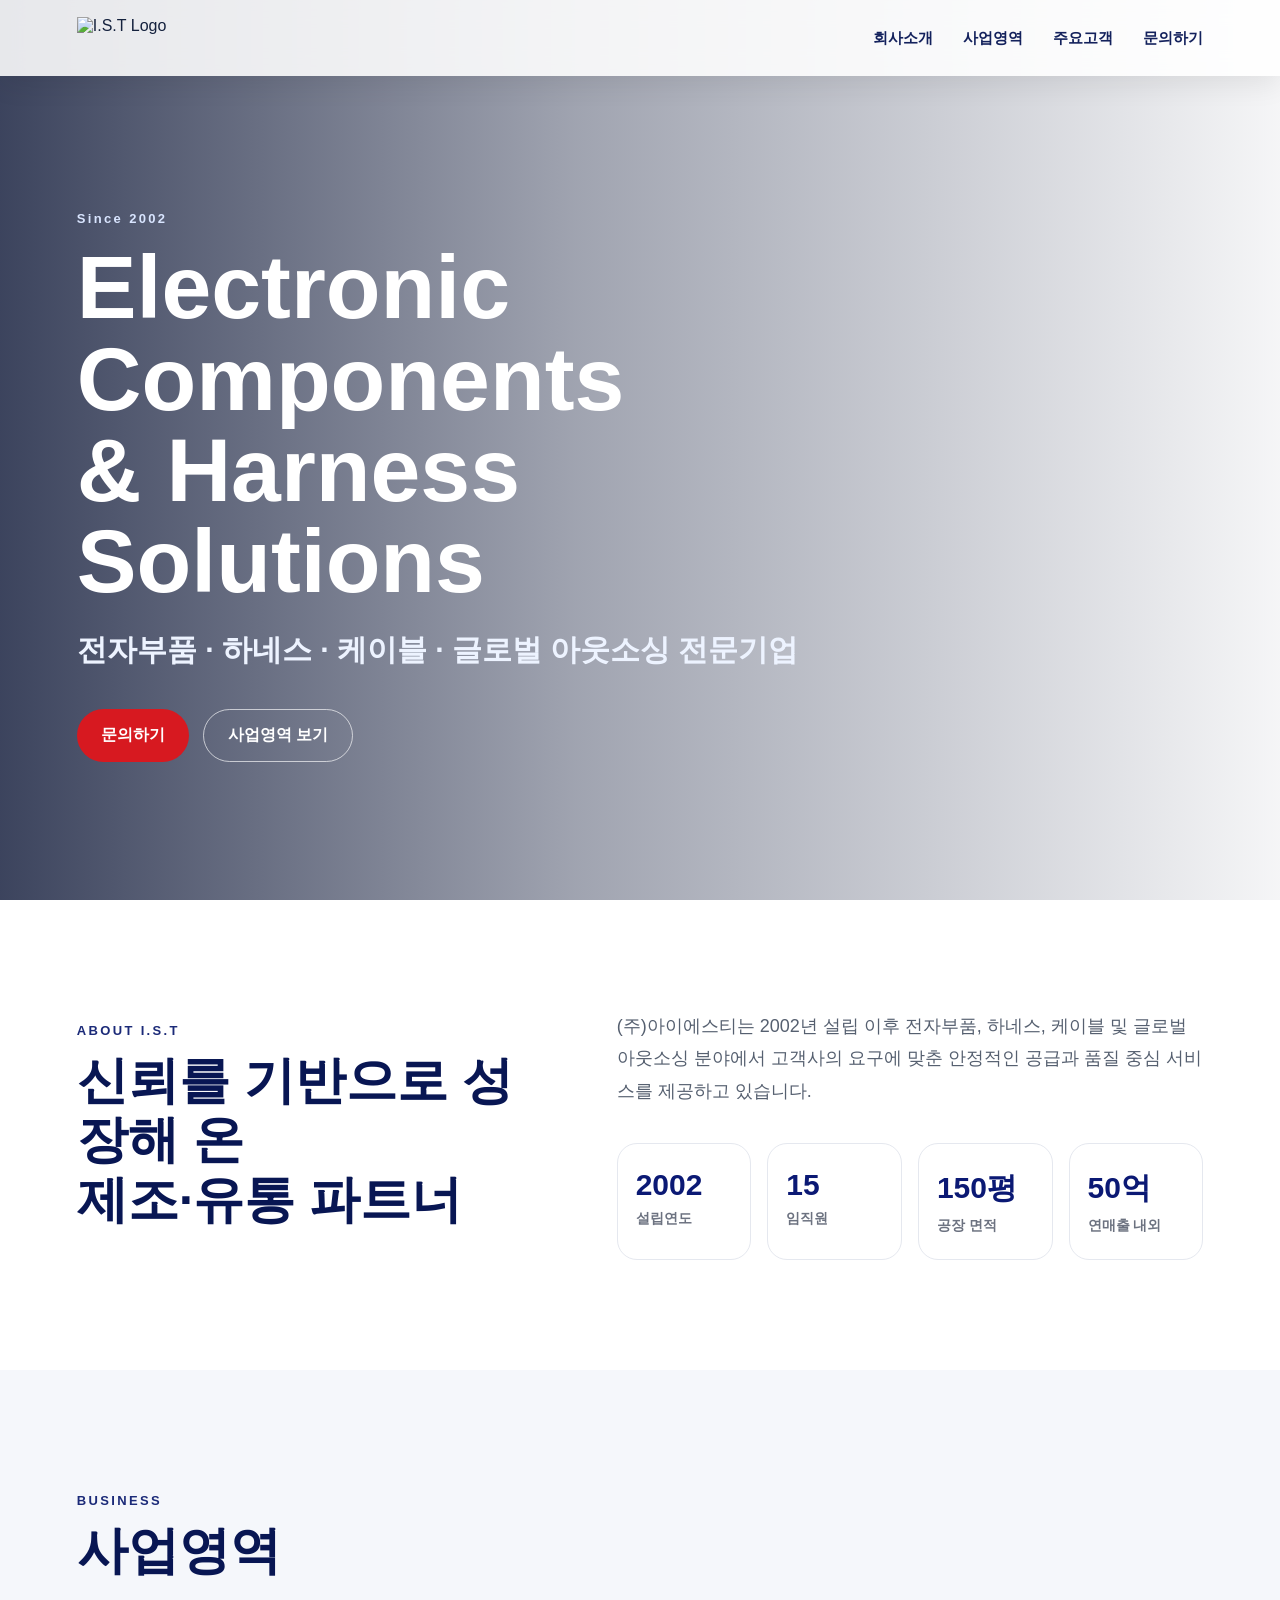
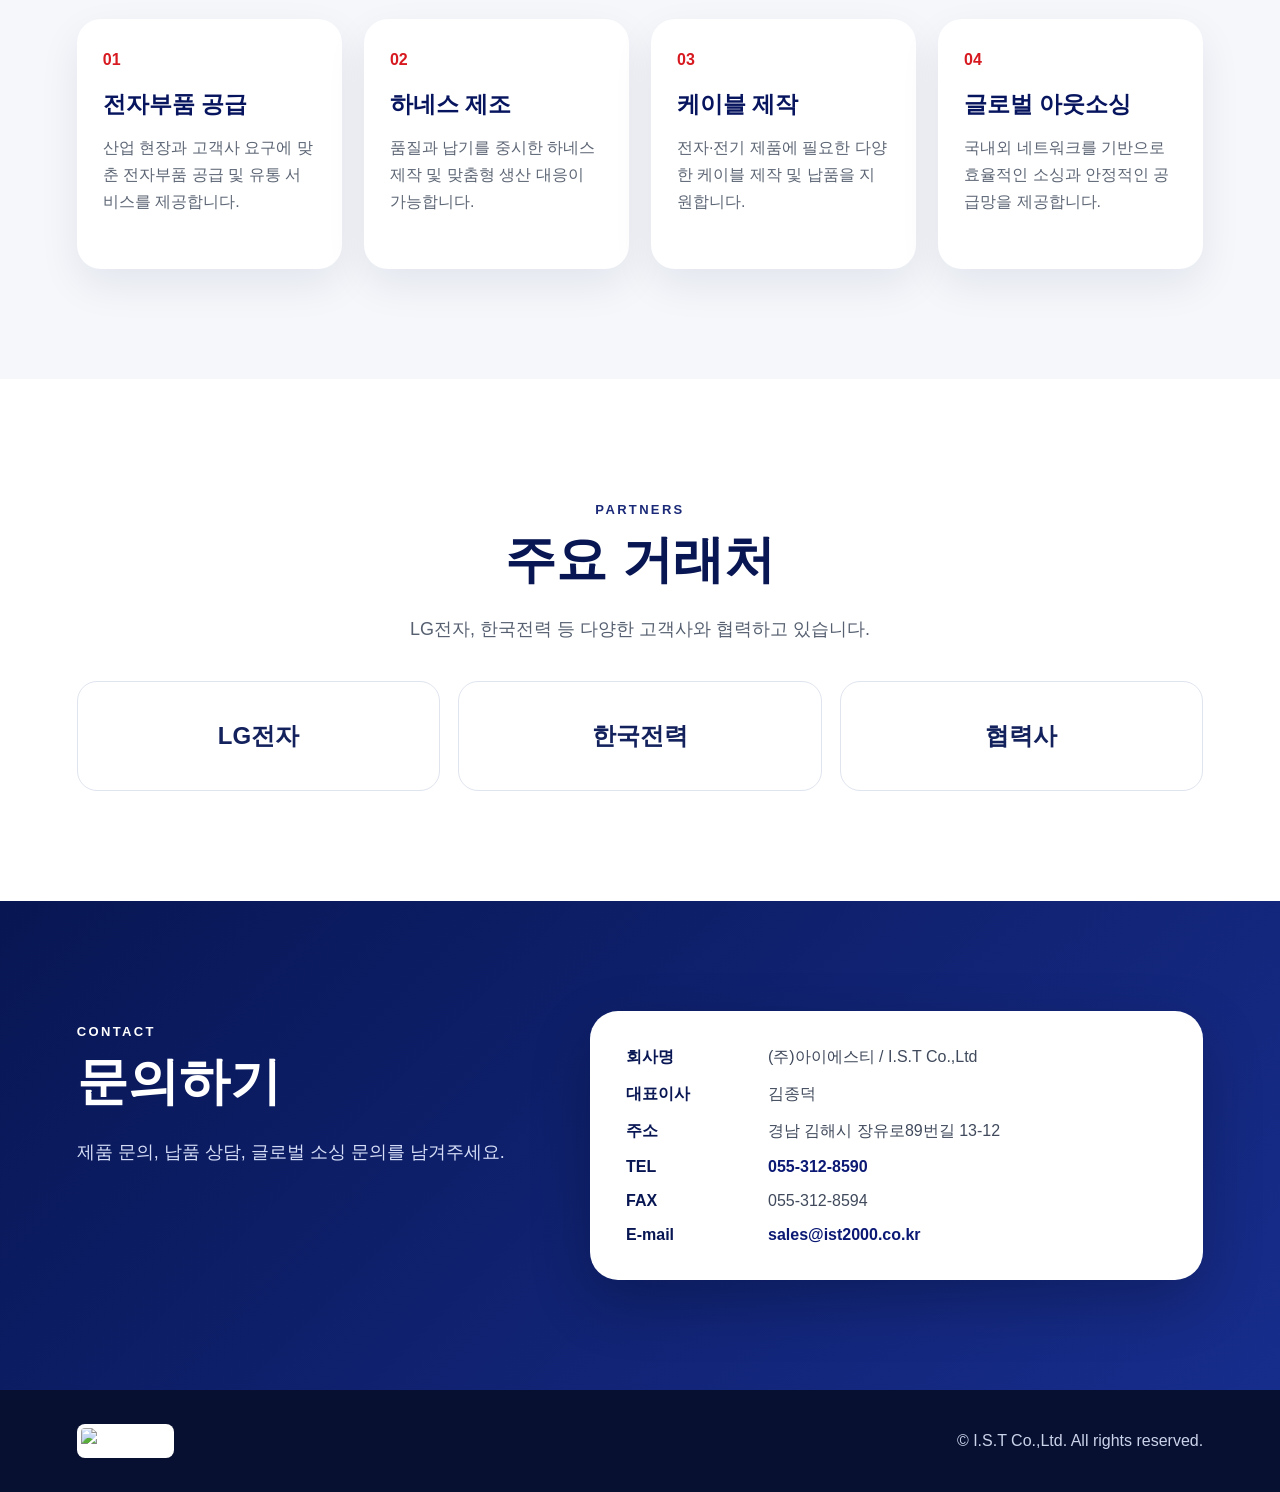
==== index.html @ 69ee8908 "Add files via upload" ====
<!doctype html>
<html lang="ko">
<head>
  <meta charset="utf-8" />
  <meta name="viewport" content="width=device-width, initial-scale=1" />
  <title>(주)아이에스티 | I.S.T Co.,Ltd</title>
  <meta name="description" content="(주)아이에스티는 전자부품, 하네스, 케이블, 글로벌 아웃소싱 전문 제조·유통 기업입니다." />
  <link rel="stylesheet" href="style.css" />
</head>
<body>
  <header class="site-header">
    <a class="brand" href="#home" aria-label="I.S.T home">
      <img src="assets/logo.png" alt="I.S.T Logo" />
    </a>
    <nav>
      <a href="#about">회사소개</a>
      <a href="#business">사업영역</a>
      <a href="#partners">주요고객</a>
      <a href="#contact">문의하기</a>
    </nav>
  </header>

  <main id="home">
    <section class="hero">
      <div class="hero-bg"></div>
      <div class="hero-overlay"></div>
      <div class="hero-content">
        <p class="eyebrow">Since 2002</p>
        <h1>Electronic Components<br />& Harness Solutions</h1>
        <p class="lead">전자부품 · 하네스 · 케이블 · 글로벌 아웃소싱 전문기업</p>
        <div class="hero-actions">
          <a class="btn primary" href="#contact">문의하기</a>
          <a class="btn secondary" href="#business">사업영역 보기</a>
        </div>
      </div>
    </section>

    <section id="about" class="section about">
      <div class="container split">
        <div>
          <p class="section-label">ABOUT I.S.T</p>
          <h2>신뢰를 기반으로 성장해 온<br />제조·유통 파트너</h2>
        </div>
        <div class="about-text">
          <p>
            (주)아이에스티는 2002년 설립 이후 전자부품, 하네스, 케이블 및 글로벌 아웃소싱 분야에서
            고객사의 요구에 맞춘 안정적인 공급과 품질 중심 서비스를 제공하고 있습니다.
          </p>
          <div class="stats">
            <div><strong>2002</strong><span>설립연도</span></div>
            <div><strong>15</strong><span>임직원</span></div>
            <div><strong>150평</strong><span>공장 면적</span></div>
            <div><strong>50억</strong><span>연매출 내외</span></div>
          </div>
        </div>
      </div>
    </section>

    <section id="business" class="section light">
      <div class="container">
        <p class="section-label">BUSINESS</p>
        <h2>사업영역</h2>
        <div class="cards">
          <article class="card">
            <span>01</span>
            <h3>전자부품 공급</h3>
            <p>산업 현장과 고객사 요구에 맞춘 전자부품 공급 및 유통 서비스를 제공합니다.</p>
          </article>
          <article class="card">
            <span>02</span>
            <h3>하네스 제조</h3>
            <p>품질과 납기를 중시한 하네스 제작 및 맞춤형 생산 대응이 가능합니다.</p>
          </article>
          <article class="card">
            <span>03</span>
            <h3>케이블 제작</h3>
            <p>전자·전기 제품에 필요한 다양한 케이블 제작 및 납품을 지원합니다.</p>
          </article>
          <article class="card">
            <span>04</span>
            <h3>글로벌 아웃소싱</h3>
            <p>국내외 네트워크를 기반으로 효율적인 소싱과 안정적인 공급망을 제공합니다.</p>
          </article>
        </div>
      </div>
    </section>

    <section id="partners" class="section partners">
      <div class="container">
        <p class="section-label">PARTNERS</p>
        <h2>주요 거래처</h2>
        <p class="muted">LG전자, 한국전력 등 다양한 고객사와 협력하고 있습니다.</p>
        <div class="partner-boxes">
          <div>LG전자</div>
          <div>한국전력</div>
          <div>협력사</div>
        </div>
      </div>
    </section>

    <section id="contact" class="section contact">
      <div class="container contact-grid">
        <div>
          <p class="section-label">CONTACT</p>
          <h2>문의하기</h2>
          <p class="muted">제품 문의, 납품 상담, 글로벌 소싱 문의를 남겨주세요.</p>
        </div>
        <div class="contact-card">
          <dl>
            <dt>회사명</dt><dd>(주)아이에스티 / I.S.T Co.,Ltd</dd>
            <dt>대표이사</dt><dd>김종덕</dd>
            <dt>주소</dt><dd>경남 김해시 장유로89번길 13-12</dd>
            <dt>TEL</dt><dd><a href="tel:055-312-8590">055-312-8590</a></dd>
            <dt>FAX</dt><dd>055-312-8594</dd>
            <dt>E-mail</dt><dd><a href="mailto:sales@ist2000.co.kr">sales@ist2000.co.kr</a></dd>
          </dl>
        </div>
      </div>
    </section>
  </main>

  <footer>
    <div class="container footer-inner">
      <img src="assets/logo.png" alt="I.S.T Logo" />
      <p>© I.S.T Co.,Ltd. All rights reserved.</p>
    </div>
  </footer>
</body>
</html>
---- style.css ----
*{box-sizing:border-box}html{scroll-behavior:smooth}body{margin:0;font-family:-apple-system,BlinkMacSystemFont,"Segoe UI","Noto Sans KR",Arial,sans-serif;color:#14213d;background:#fff}a{color:inherit;text-decoration:none}.site-header{position:fixed;top:0;left:0;right:0;z-index:10;height:76px;display:flex;align-items:center;justify-content:space-between;padding:0 6vw;background:rgba(255,255,255,.88);backdrop-filter:blur(12px);box-shadow:0 8px 28px rgba(0,0,0,.08)}.brand img{height:42px;width:auto;display:block}nav{display:flex;gap:30px;font-weight:700;font-size:15px}nav a{color:#13215c}.hero{min-height:760px;height:100vh;position:relative;display:flex;align-items:center;overflow:hidden}.hero-bg{position:absolute;inset:0;background:url("assets/building.png") center/cover no-repeat;transform:scale(1.02)}.hero-overlay{position:absolute;inset:0;background:linear-gradient(90deg,rgba(5,15,48,.78),rgba(5,15,48,.38) 45%,rgba(5,15,48,.04))}.hero-content{position:relative;z-index:1;color:#fff;max-width:900px;padding:120px 6vw 60px}.eyebrow,.section-label{letter-spacing:.18em;font-weight:800;color:#1b2a78;font-size:13px}.hero .eyebrow{color:#d9e5ff}.hero h1{font-size:clamp(46px,7vw,92px);line-height:1.02;margin:16px 0 22px;font-weight:900}.lead{font-size:clamp(20px,2.4vw,30px);font-weight:600;margin:0 0 38px;color:#edf3ff}.hero-actions{display:flex;gap:14px;flex-wrap:wrap}.btn{display:inline-flex;align-items:center;justify-content:center;padding:15px 24px;border-radius:999px;font-weight:800}.primary{background:#d71920;color:#fff}.secondary{border:1px solid rgba(255,255,255,.65);color:#fff}.section{padding:110px 0}.container{width:min(1180px,88vw);margin:0 auto}.split{display:grid;grid-template-columns:0.9fr 1.1fr;gap:60px;align-items:start}h2{font-size:clamp(34px,4vw,54px);line-height:1.16;margin:12px 0 24px;color:#081653}.about-text p,.muted{font-size:18px;line-height:1.8;color:#566070;margin:0}.stats{display:grid;grid-template-columns:repeat(4,1fr);gap:16px;margin-top:36px}.stats div{padding:24px 18px;border:1px solid #e5e8ef;border-radius:20px;background:#fff}.stats strong{display:block;font-size:30px;color:#0b1974;margin-bottom:7px}.stats span{font-size:14px;color:#6c7280;font-weight:700}.light{background:#f5f7fb}.cards{display:grid;grid-template-columns:repeat(4,1fr);gap:22px;margin-top:38px}.card{background:#fff;border-radius:24px;padding:32px 26px;box-shadow:0 16px 40px rgba(9,22,69,.08);min-height:250px}.card span{font-weight:900;color:#d71920}.card h3{font-size:23px;margin:20px 0 14px;color:#07145e}.card p{line-height:1.7;color:#5d6675;margin:0}.partners{text-align:center}.partner-boxes{display:grid;grid-template-columns:repeat(3,1fr);gap:18px;margin-top:36px}.partner-boxes div{height:110px;border-radius:20px;border:1px solid #dfe4ee;display:flex;align-items:center;justify-content:center;font-size:24px;font-weight:900;color:#13215c;background:#fff}.contact{background:linear-gradient(135deg,#081653,#172d8c);color:#fff}.contact h2,.contact .section-label{color:#fff}.contact .muted{color:#d6def7}.contact-grid{display:grid;grid-template-columns:.85fr 1.15fr;gap:60px;align-items:start}.contact-card{background:#fff;color:#14213d;border-radius:28px;padding:36px;box-shadow:0 22px 60px rgba(0,0,0,.22)}dl{display:grid;grid-template-columns:120px 1fr;gap:16px 22px;margin:0}dt{font-weight:900;color:#081653}dd{margin:0;color:#404a5c}dd a{color:#0b1974;font-weight:800}footer{padding:34px 0;background:#071031;color:#fff}.footer-inner{display:flex;align-items:center;justify-content:space-between;gap:20px}.footer-inner img{height:34px;background:#fff;border-radius:8px;padding:4px}.footer-inner p{margin:0;color:#cbd3ea}@media(max-width:900px){.site-header{height:auto;padding:16px 5vw;align-items:flex-start}.brand img{height:34px}nav{gap:14px;flex-wrap:wrap;justify-content:flex-end;font-size:13px}.hero{min-height:720px}.hero-content{padding-top:150px}.split,.contact-grid{grid-template-columns:1fr}.cards{grid-template-columns:1fr 1fr}.stats{grid-template-columns:1fr 1fr}.partner-boxes{grid-template-columns:1fr}dl{grid-template-columns:1fr;gap:6px}.section{padding:78px 0}}@media(max-width:560px){nav{display:none}.cards,.stats{grid-template-columns:1fr}.hero h1{font-size:42px}.lead{font-size:19px}.contact-card{padding:26px}.footer-inner{flex-direction:column;align-items:flex-start}}
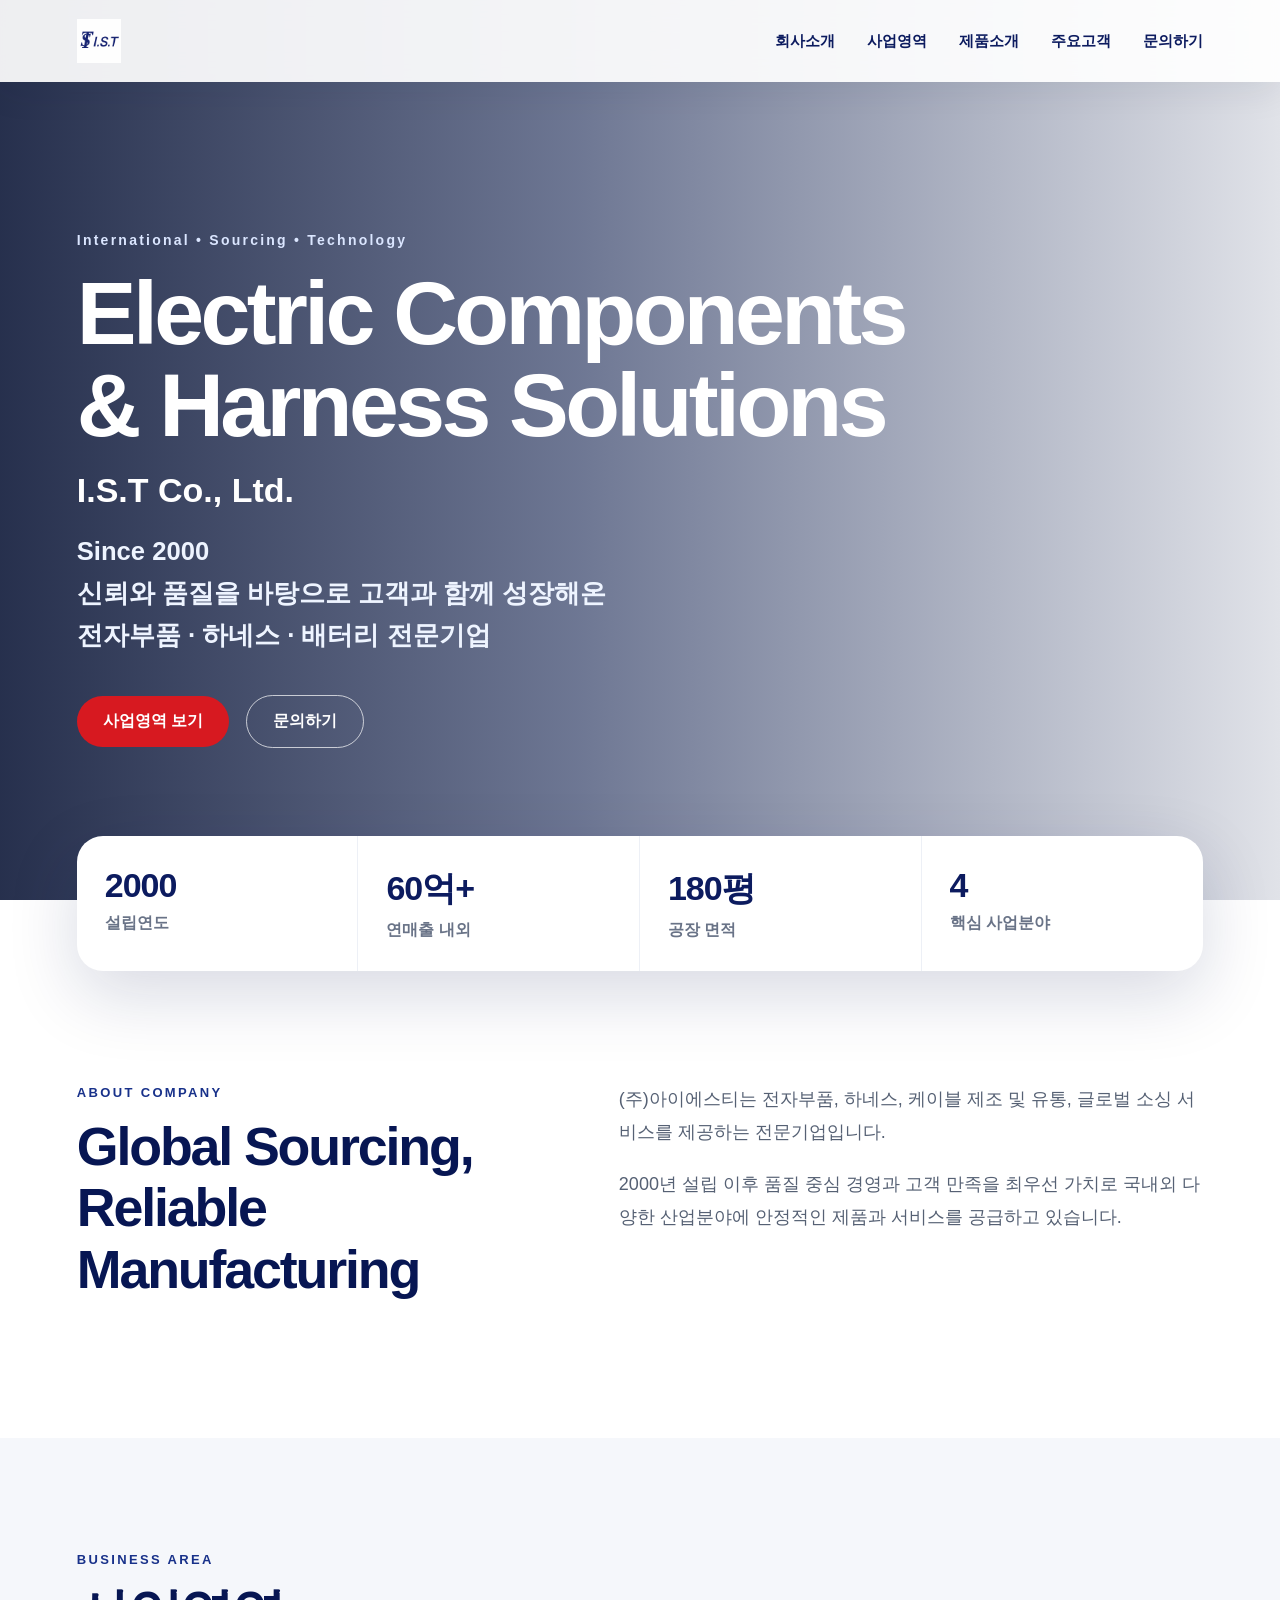
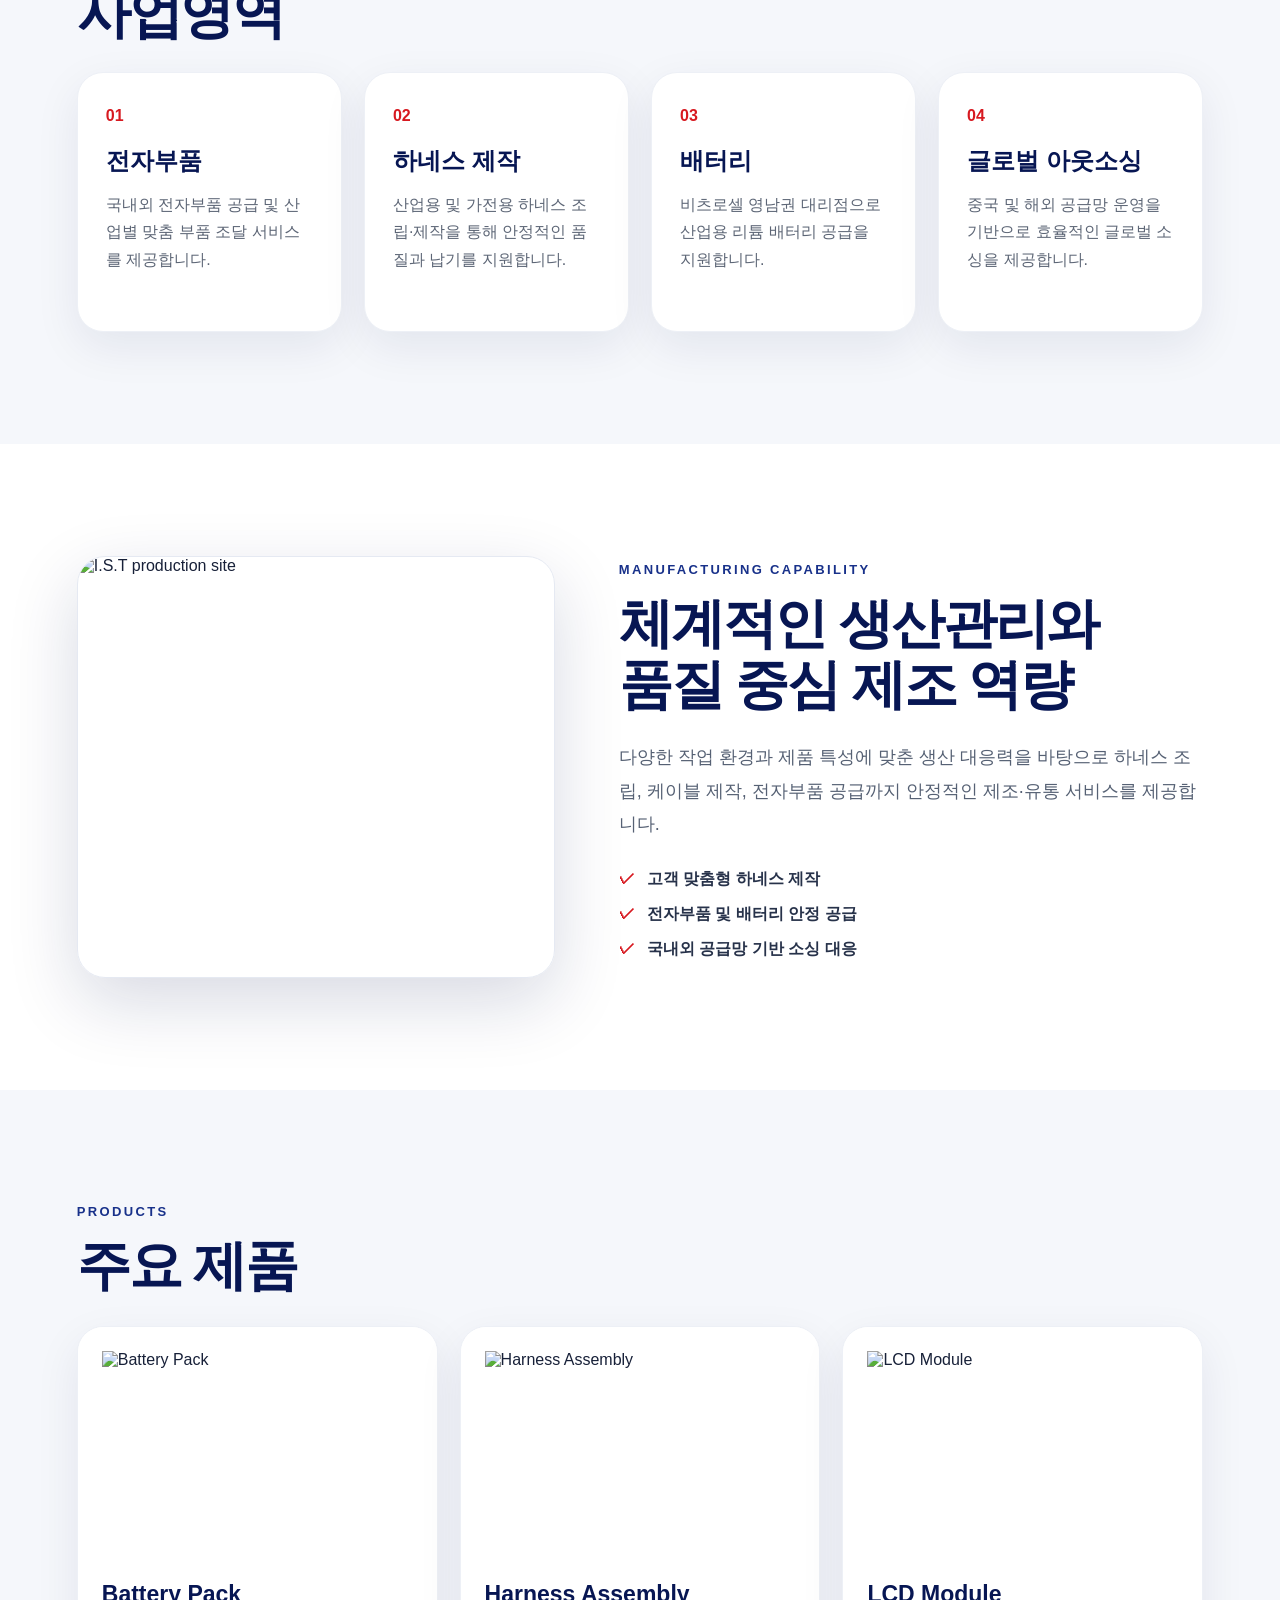
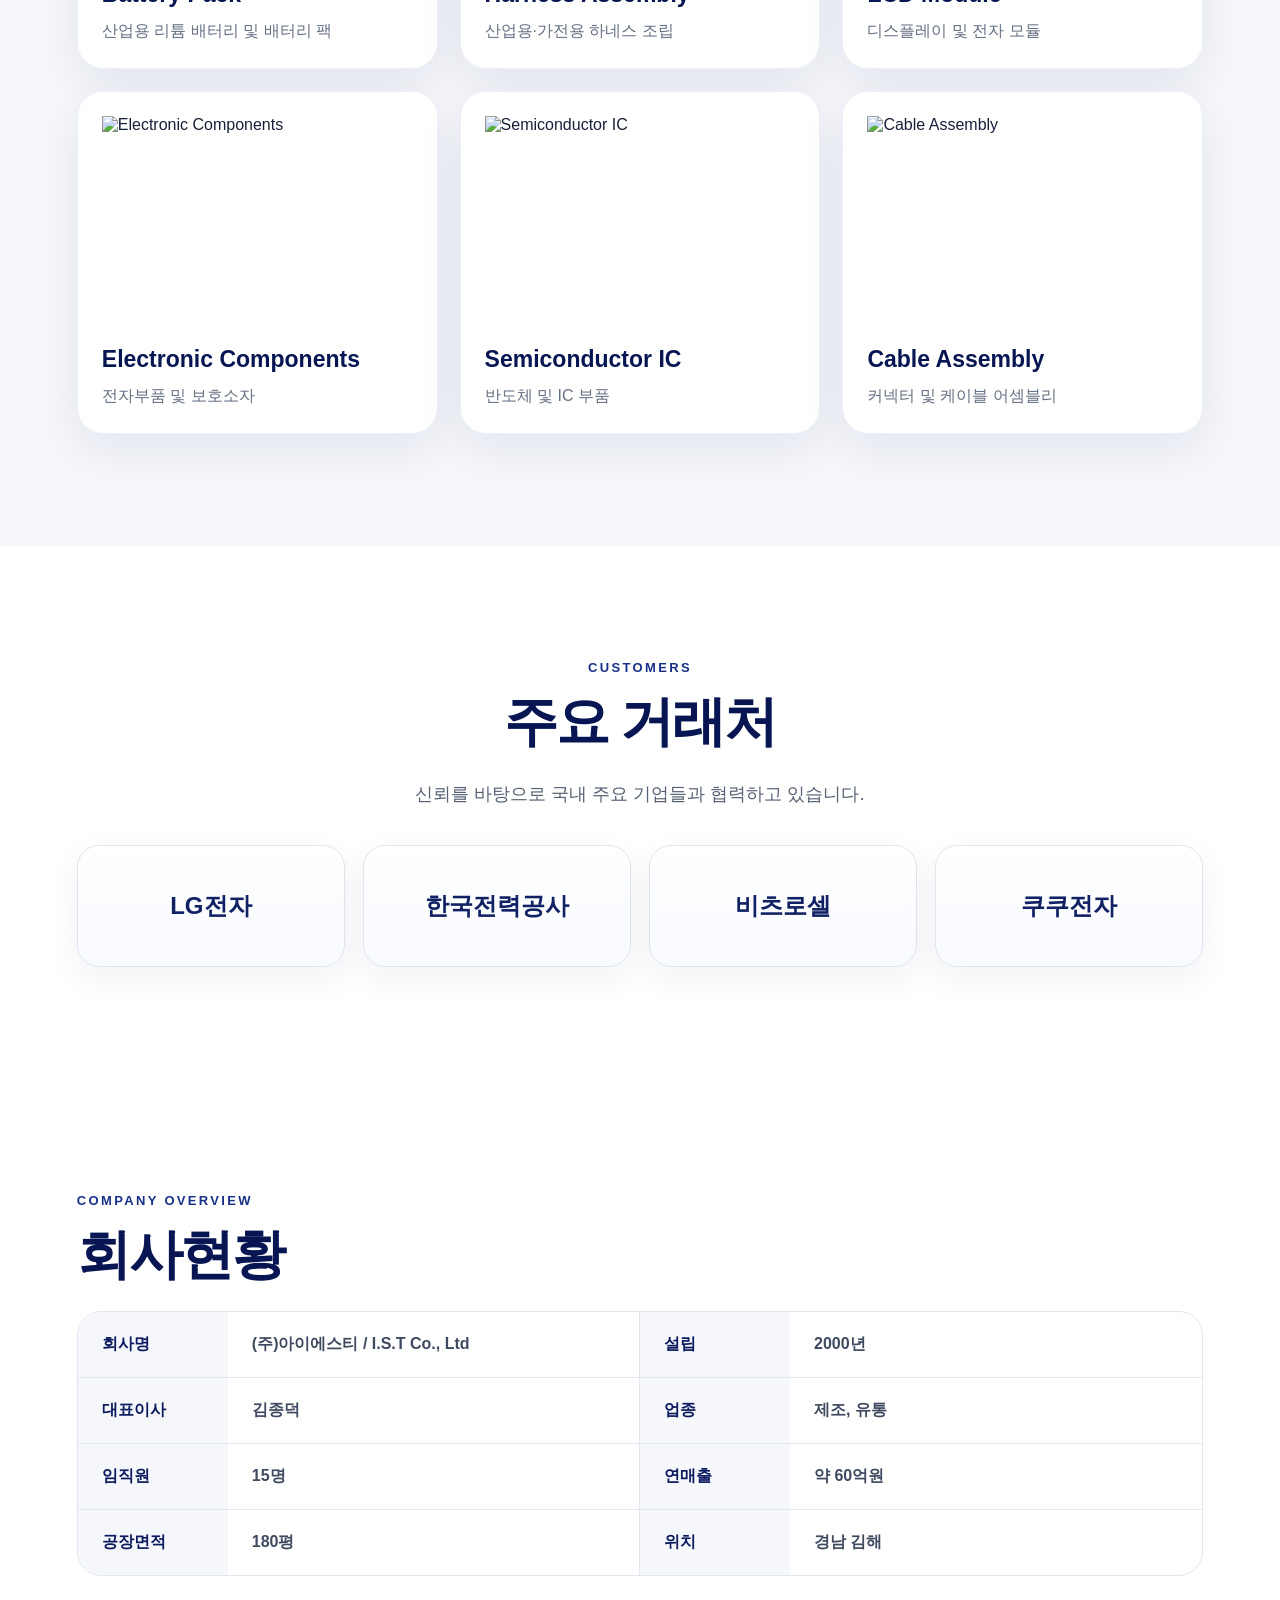
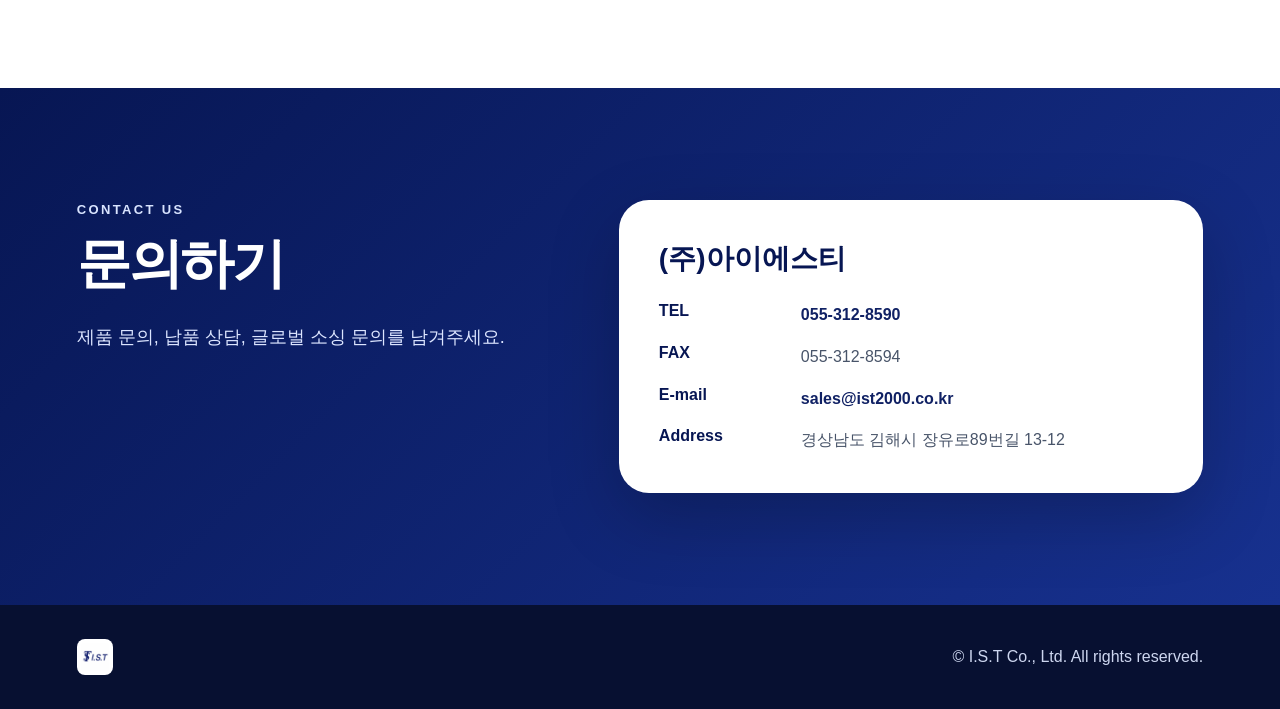
==== commit 11e627b7: "Add files via upload" ====
--- a/index.html
+++ b/index.html
@@ -1,129 +1,161 @@
 <!doctype html>
 <html lang="ko">
 <head>
-  <meta charset="utf-8" />
-  <meta name="viewport" content="width=device-width, initial-scale=1" />
-  <title>(주)아이에스티 | I.S.T Co.,Ltd</title>
-  <meta name="description" content="(주)아이에스티는 전자부품, 하네스, 케이블, 글로벌 아웃소싱 전문 제조·유통 기업입니다." />
-  <link rel="stylesheet" href="style.css" />
+  <meta charset="utf-8">
+  <meta name="viewport" content="width=device-width, initial-scale=1">
+  <title>(주)아이에스티 | I.S.T Co., Ltd</title>
+  <meta name="description" content="(주)아이에스티는 전자부품, 하네스, 배터리, 글로벌 아웃소싱 전문 제조·유통 기업입니다.">
+  <link rel="stylesheet" href="style.css">
 </head>
 <body>
-  <header class="site-header">
-    <a class="brand" href="#home" aria-label="I.S.T home">
-      <img src="assets/logo.png" alt="I.S.T Logo" />
-    </a>
-    <nav>
-      <a href="#about">회사소개</a>
-      <a href="#business">사업영역</a>
-      <a href="#partners">주요고객</a>
-      <a href="#contact">문의하기</a>
-    </nav>
-  </header>
+<header class="site-header">
+  <a class="brand" href="#home"><img src="assets/logo.png" alt="I.S.T Logo"></a>
+  <button class="nav-toggle" onclick="document.body.classList.toggle('nav-open')">☰</button>
+  <nav>
+    <a href="#about">회사소개</a>
+    <a href="#business">사업영역</a>
+    <a href="#products">제품소개</a>
+    <a href="#customers">주요고객</a>
+    <a href="#contact">문의하기</a>
+  </nav>
+</header>
 
-  <main id="home">
-    <section class="hero">
-      <div class="hero-bg"></div>
-      <div class="hero-overlay"></div>
-      <div class="hero-content">
-        <p class="eyebrow">Since 2002</p>
-        <h1>Electronic Components<br />& Harness Solutions</h1>
-        <p class="lead">전자부품 · 하네스 · 케이블 · 글로벌 아웃소싱 전문기업</p>
-        <div class="hero-actions">
-          <a class="btn primary" href="#contact">문의하기</a>
-          <a class="btn secondary" href="#business">사업영역 보기</a>
-        </div>
+<main id="home">
+  <section class="hero">
+    <div class="hero-bg"></div>
+    <div class="hero-overlay"></div>
+    <div class="hero-content">
+      <p class="eyebrow">International • Sourcing • Technology</p>
+      <h1>Electric Components<br>& Harness Solutions</h1>
+      <p class="hero-company">I.S.T Co., Ltd.</p>
+      <p class="hero-desc">Since 2000<br>신뢰와 품질을 바탕으로 고객과 함께 성장해온<br>전자부품 · 하네스 · 배터리 전문기업</p>
+      <div class="hero-actions">
+        <a href="#business" class="btn primary">사업영역 보기</a>
+        <a href="#contact" class="btn ghost">문의하기</a>
       </div>
-    </section>
+    </div>
+  </section>
 
-    <section id="about" class="section about">
-      <div class="container split">
-        <div>
-          <p class="section-label">ABOUT I.S.T</p>
-          <h2>신뢰를 기반으로 성장해 온<br />제조·유통 파트너</h2>
-        </div>
-        <div class="about-text">
-          <p>
-            (주)아이에스티는 2002년 설립 이후 전자부품, 하네스, 케이블 및 글로벌 아웃소싱 분야에서
-            고객사의 요구에 맞춘 안정적인 공급과 품질 중심 서비스를 제공하고 있습니다.
-          </p>
-          <div class="stats">
-            <div><strong>2002</strong><span>설립연도</span></div>
-            <div><strong>15</strong><span>임직원</span></div>
-            <div><strong>150평</strong><span>공장 면적</span></div>
-            <div><strong>50억</strong><span>연매출 내외</span></div>
-          </div>
-        </div>
+  <section class="intro-bar">
+    <div class="intro-item"><b>2000</b><span>설립연도</span></div>
+    <div class="intro-item"><b>60억+</b><span>연매출 내외</span></div>
+    <div class="intro-item"><b>180평</b><span>공장 면적</span></div>
+    <div class="intro-item"><b>4</b><span>핵심 사업분야</span></div>
+  </section>
+
+  <section id="about" class="section about">
+    <div class="container grid-2">
+      <div>
+        <span class="section-kicker">ABOUT COMPANY</span>
+        <h2>Global Sourcing,<br>Reliable Manufacturing</h2>
       </div>
-    </section>
+      <div class="text-block">
+        <p>(주)아이에스티는 전자부품, 하네스, 케이블 제조 및 유통, 글로벌 소싱 서비스를 제공하는 전문기업입니다.</p>
+        <p>2000년 설립 이후 품질 중심 경영과 고객 만족을 최우선 가치로 국내외 다양한 산업분야에 안정적인 제품과 서비스를 공급하고 있습니다.</p>
+      </div>
+    </div>
+  </section>
 
-    <section id="business" class="section light">
-      <div class="container">
-        <p class="section-label">BUSINESS</p>
-        <h2>사업영역</h2>
-        <div class="cards">
-          <article class="card">
-            <span>01</span>
-            <h3>전자부품 공급</h3>
-            <p>산업 현장과 고객사 요구에 맞춘 전자부품 공급 및 유통 서비스를 제공합니다.</p>
-          </article>
-          <article class="card">
-            <span>02</span>
-            <h3>하네스 제조</h3>
-            <p>품질과 납기를 중시한 하네스 제작 및 맞춤형 생산 대응이 가능합니다.</p>
-          </article>
-          <article class="card">
-            <span>03</span>
-            <h3>케이블 제작</h3>
-            <p>전자·전기 제품에 필요한 다양한 케이블 제작 및 납품을 지원합니다.</p>
-          </article>
-          <article class="card">
-            <span>04</span>
-            <h3>글로벌 아웃소싱</h3>
-            <p>국내외 네트워크를 기반으로 효율적인 소싱과 안정적인 공급망을 제공합니다.</p>
-          </article>
-        </div>
+  <section id="business" class="section business">
+    <div class="container">
+      <span class="section-kicker">BUSINESS AREA</span>
+      <h2>사업영역</h2>
+      <div class="business-grid">
+        <article><span>01</span><h3>전자부품</h3><p>국내외 전자부품 공급 및 산업별 맞춤 부품 조달 서비스를 제공합니다.</p></article>
+        <article><span>02</span><h3>하네스 제작</h3><p>산업용 및 가전용 하네스 조립·제작을 통해 안정적인 품질과 납기를 지원합니다.</p></article>
+        <article><span>03</span><h3>배터리</h3><p>비츠로셀 영남권 대리점으로 산업용 리튬 배터리 공급을 지원합니다.</p></article>
+        <article><span>04</span><h3>글로벌 아웃소싱</h3><p>중국 및 해외 공급망 운영을 기반으로 효율적인 글로벌 소싱을 제공합니다.</p></article>
       </div>
-    </section>
+    </div>
+  </section>
 
-    <section id="partners" class="section partners">
-      <div class="container">
-        <p class="section-label">PARTNERS</p>
-        <h2>주요 거래처</h2>
-        <p class="muted">LG전자, 한국전력 등 다양한 고객사와 협력하고 있습니다.</p>
-        <div class="partner-boxes">
-          <div>LG전자</div>
-          <div>한국전력</div>
-          <div>협력사</div>
-        </div>
+  <section class="section capability">
+    <div class="container grid-2 align-center">
+      <div class="image-card"><img src="assets/factory.jpg" alt="I.S.T production site"></div>
+      <div>
+        <span class="section-kicker">MANUFACTURING CAPABILITY</span>
+        <h2>체계적인 생산관리와<br>품질 중심 제조 역량</h2>
+        <p>다양한 작업 환경과 제품 특성에 맞춘 생산 대응력을 바탕으로 하네스 조립, 케이블 제작, 전자부품 공급까지 안정적인 제조·유통 서비스를 제공합니다.</p>
+        <ul class="check-list">
+          <li>고객 맞춤형 하네스 제작</li>
+          <li>전자부품 및 배터리 안정 공급</li>
+          <li>국내외 공급망 기반 소싱 대응</li>
+        </ul>
       </div>
-    </section>
+    </div>
+  </section>
 
-    <section id="contact" class="section contact">
-      <div class="container contact-grid">
-        <div>
-          <p class="section-label">CONTACT</p>
-          <h2>문의하기</h2>
-          <p class="muted">제품 문의, 납품 상담, 글로벌 소싱 문의를 남겨주세요.</p>
-        </div>
-        <div class="contact-card">
-          <dl>
-            <dt>회사명</dt><dd>(주)아이에스티 / I.S.T Co.,Ltd</dd>
-            <dt>대표이사</dt><dd>김종덕</dd>
-            <dt>주소</dt><dd>경남 김해시 장유로89번길 13-12</dd>
-            <dt>TEL</dt><dd><a href="tel:055-312-8590">055-312-8590</a></dd>
-            <dt>FAX</dt><dd>055-312-8594</dd>
-            <dt>E-mail</dt><dd><a href="mailto:sales@ist2000.co.kr">sales@ist2000.co.kr</a></dd>
-          </dl>
-        </div>
+  <section id="products" class="section products">
+    <div class="container">
+      <span class="section-kicker">PRODUCTS</span>
+      <h2>주요 제품</h2>
+      <div class="product-grid">
+        <article class="product-card"><img src="assets/product-battery.png" alt="Battery Pack"><div><h3>Battery Pack</h3><p>산업용 리튬 배터리 및 배터리 팩</p></div></article>
+        <article class="product-card"><img src="assets/product-harness.png" alt="Harness Assembly"><div><h3>Harness Assembly</h3><p>산업용·가전용 하네스 조립</p></div></article>
+        <article class="product-card"><img src="assets/product-lcd.png" alt="LCD Module"><div><h3>LCD Module</h3><p>디스플레이 및 전자 모듈</p></div></article>
+        <article class="product-card"><img src="assets/product-varistor.png" alt="Electronic Components"><div><h3>Electronic Components</h3><p>전자부품 및 보호소자</p></div></article>
+        <article class="product-card"><img src="assets/product-ic.png" alt="Semiconductor IC"><div><h3>Semiconductor IC</h3><p>반도체 및 IC 부품</p></div></article>
+        <article class="product-card"><img src="assets/product-cable.png" alt="Cable Assembly"><div><h3>Cable Assembly</h3><p>커넥터 및 케이블 어셈블리</p></div></article>
       </div>
-    </section>
-  </main>
+    </div>
+  </section>
 
-  <footer>
-    <div class="container footer-inner">
-      <img src="assets/logo.png" alt="I.S.T Logo" />
-      <p>© I.S.T Co.,Ltd. All rights reserved.</p>
+  <section id="customers" class="section customers">
+    <div class="container">
+      <span class="section-kicker">CUSTOMERS</span>
+      <h2>주요 거래처</h2>
+      <p class="center-desc">신뢰를 바탕으로 국내 주요 기업들과 협력하고 있습니다.</p>
+      <div class="customer-grid">
+        <div>LG전자</div>
+        <div>한국전력공사</div>
+        <div>비츠로셀</div>
+        <div>쿠쿠전자</div>
+      </div>
     </div>
-  </footer>
+  </section>
+
+  <section class="section overview">
+    <div class="container">
+      <span class="section-kicker">COMPANY OVERVIEW</span>
+      <h2>회사현황</h2>
+      <div class="overview-table">
+        <div><b>회사명</b><span>(주)아이에스티 / I.S.T Co., Ltd</span></div>
+        <div><b>설립</b><span>2000년</span></div>
+        <div><b>대표이사</b><span>김종덕</span></div>
+        <div><b>업종</b><span>제조, 유통</span></div>
+        <div><b>임직원</b><span>15명</span></div>
+        <div><b>연매출</b><span>약 60억원</span></div>
+        <div><b>공장면적</b><span>180평</span></div>
+        <div><b>위치</b><span>경남 김해</span></div>
+      </div>
+    </div>
+  </section>
+
+  <section id="contact" class="section contact">
+    <div class="container contact-grid">
+      <div>
+        <span class="section-kicker light">CONTACT US</span>
+        <h2>문의하기</h2>
+        <p>제품 문의, 납품 상담, 글로벌 소싱 문의를 남겨주세요.</p>
+      </div>
+      <div class="contact-card">
+        <h3>(주)아이에스티</h3>
+        <dl>
+          <dt>TEL</dt><dd><a href="tel:055-312-8590">055-312-8590</a></dd>
+          <dt>FAX</dt><dd>055-312-8594</dd>
+          <dt>E-mail</dt><dd><a href="mailto:sales@ist2000.co.kr">sales@ist2000.co.kr</a></dd>
+          <dt>Address</dt><dd>경상남도 김해시 장유로89번길 13-12</dd>
+        </dl>
+      </div>
+    </div>
+  </section>
+</main>
+
+<footer>
+  <div class="container footer-inner">
+    <img src="assets/logo.png" alt="I.S.T Logo">
+    <p>© I.S.T Co., Ltd. All rights reserved.</p>
+  </div>
+</footer>
 </body>
 </html>
--- a/style.css
+++ b/style.css
@@ -1 +1 @@
-*{box-sizing:border-box}html{scroll-behavior:smooth}body{margin:0;font-family:-apple-system,BlinkMacSystemFont,"Segoe UI","Noto Sans KR",Arial,sans-serif;color:#14213d;background:#fff}a{color:inherit;text-decoration:none}.site-header{position:fixed;top:0;left:0;right:0;z-index:10;height:76px;display:flex;align-items:center;justify-content:space-between;padding:0 6vw;background:rgba(255,255,255,.88);backdrop-filter:blur(12px);box-shadow:0 8px 28px rgba(0,0,0,.08)}.brand img{height:42px;width:auto;display:block}nav{display:flex;gap:30px;font-weight:700;font-size:15px}nav a{color:#13215c}.hero{min-height:760px;height:100vh;position:relative;display:flex;align-items:center;overflow:hidden}.hero-bg{position:absolute;inset:0;background:url("assets/building.png") center/cover no-repeat;transform:scale(1.02)}.hero-overlay{position:absolute;inset:0;background:linear-gradient(90deg,rgba(5,15,48,.78),rgba(5,15,48,.38) 45%,rgba(5,15,48,.04))}.hero-content{position:relative;z-index:1;color:#fff;max-width:900px;padding:120px 6vw 60px}.eyebrow,.section-label{letter-spacing:.18em;font-weight:800;color:#1b2a78;font-size:13px}.hero .eyebrow{color:#d9e5ff}.hero h1{font-size:clamp(46px,7vw,92px);line-height:1.02;margin:16px 0 22px;font-weight:900}.lead{font-size:clamp(20px,2.4vw,30px);font-weight:600;margin:0 0 38px;color:#edf3ff}.hero-actions{display:flex;gap:14px;flex-wrap:wrap}.btn{display:inline-flex;align-items:center;justify-content:center;padding:15px 24px;border-radius:999px;font-weight:800}.primary{background:#d71920;color:#fff}.secondary{border:1px solid rgba(255,255,255,.65);color:#fff}.section{padding:110px 0}.container{width:min(1180px,88vw);margin:0 auto}.split{display:grid;grid-template-columns:0.9fr 1.1fr;gap:60px;align-items:start}h2{font-size:clamp(34px,4vw,54px);line-height:1.16;margin:12px 0 24px;color:#081653}.about-text p,.muted{font-size:18px;line-height:1.8;color:#566070;margin:0}.stats{display:grid;grid-template-columns:repeat(4,1fr);gap:16px;margin-top:36px}.stats div{padding:24px 18px;border:1px solid #e5e8ef;border-radius:20px;background:#fff}.stats strong{display:block;font-size:30px;color:#0b1974;margin-bottom:7px}.stats span{font-size:14px;color:#6c7280;font-weight:700}.light{background:#f5f7fb}.cards{display:grid;grid-template-columns:repeat(4,1fr);gap:22px;margin-top:38px}.card{background:#fff;border-radius:24px;padding:32px 26px;box-shadow:0 16px 40px rgba(9,22,69,.08);min-height:250px}.card span{font-weight:900;color:#d71920}.card h3{font-size:23px;margin:20px 0 14px;color:#07145e}.card p{line-height:1.7;color:#5d6675;margin:0}.partners{text-align:center}.partner-boxes{display:grid;grid-template-columns:repeat(3,1fr);gap:18px;margin-top:36px}.partner-boxes div{height:110px;border-radius:20px;border:1px solid #dfe4ee;display:flex;align-items:center;justify-content:center;font-size:24px;font-weight:900;color:#13215c;background:#fff}.contact{background:linear-gradient(135deg,#081653,#172d8c);color:#fff}.contact h2,.contact .section-label{color:#fff}.contact .muted{color:#d6def7}.contact-grid{display:grid;grid-template-columns:.85fr 1.15fr;gap:60px;align-items:start}.contact-card{background:#fff;color:#14213d;border-radius:28px;padding:36px;box-shadow:0 22px 60px rgba(0,0,0,.22)}dl{display:grid;grid-template-columns:120px 1fr;gap:16px 22px;margin:0}dt{font-weight:900;color:#081653}dd{margin:0;color:#404a5c}dd a{color:#0b1974;font-weight:800}footer{padding:34px 0;background:#071031;color:#fff}.footer-inner{display:flex;align-items:center;justify-content:space-between;gap:20px}.footer-inner img{height:34px;background:#fff;border-radius:8px;padding:4px}.footer-inner p{margin:0;color:#cbd3ea}@media(max-width:900px){.site-header{height:auto;padding:16px 5vw;align-items:flex-start}.brand img{height:34px}nav{gap:14px;flex-wrap:wrap;justify-content:flex-end;font-size:13px}.hero{min-height:720px}.hero-content{padding-top:150px}.split,.contact-grid{grid-template-columns:1fr}.cards{grid-template-columns:1fr 1fr}.stats{grid-template-columns:1fr 1fr}.partner-boxes{grid-template-columns:1fr}dl{grid-template-columns:1fr;gap:6px}.section{padding:78px 0}}@media(max-width:560px){nav{display:none}.cards,.stats{grid-template-columns:1fr}.hero h1{font-size:42px}.lead{font-size:19px}.contact-card{padding:26px}.footer-inner{flex-direction:column;align-items:flex-start}}+*{box-sizing:border-box}html{scroll-behavior:smooth}body{margin:0;font-family:Arial,'Noto Sans KR','Malgun Gothic',sans-serif;color:#172038;background:#fff}a{text-decoration:none;color:inherit}img{max-width:100%;display:block}.container{width:min(1180px,88vw);margin:0 auto}.site-header{position:fixed;z-index:100;top:0;left:0;right:0;height:82px;display:flex;align-items:center;justify-content:space-between;padding:0 6vw;background:rgba(255,255,255,.92);backdrop-filter:blur(14px);box-shadow:0 10px 35px rgba(9,20,54,.08)}.brand img{height:44px;width:auto}.site-header nav{display:flex;gap:32px;font-weight:800;font-size:15px;color:#0c1b5f}.nav-toggle{display:none;border:0;background:#0c1b5f;color:white;border-radius:8px;font-size:24px;padding:4px 10px}.hero{min-height:820px;height:100vh;position:relative;display:flex;align-items:center;overflow:hidden}.hero-bg{position:absolute;inset:0;background:url('assets/hero-building.png') center/cover no-repeat;transform:scale(1.02)}.hero-overlay{position:absolute;inset:0;background:linear-gradient(90deg,rgba(3,14,48,.86),rgba(4,20,69,.58) 45%,rgba(4,20,69,.12));}.hero-content{position:relative;z-index:2;color:#fff;width:min(1180px,88vw);margin:0 auto;padding-top:80px}.eyebrow{font-weight:900;letter-spacing:.16em;color:#dbe6ff;font-size:14px;margin:0 0 20px}.hero h1{font-size:clamp(46px,7vw,92px);line-height:1.02;margin:0 0 20px;font-weight:900;letter-spacing:-.04em}.hero-company{font-size:clamp(22px,3vw,34px);font-weight:800;margin:0 0 20px}.hero-desc{font-size:clamp(18px,2vw,26px);line-height:1.65;font-weight:700;color:#eef4ff;margin:0 0 38px}.btn{display:inline-flex;align-items:center;justify-content:center;padding:15px 26px;border-radius:999px;font-weight:900;margin-right:12px}.primary{background:#d71920;color:white}.ghost{border:1px solid rgba(255,255,255,.7);color:white}.intro-bar{width:min(1180px,88vw);margin:-64px auto 0;position:relative;z-index:5;background:white;border-radius:26px;box-shadow:0 24px 70px rgba(10,27,82,.16);display:grid;grid-template-columns:repeat(4,1fr);overflow:hidden}.intro-item{padding:30px 28px;border-right:1px solid #edf0f6}.intro-item:last-child{border-right:0}.intro-item b{display:block;font-size:34px;color:#0c1b5f;letter-spacing:-.03em}.intro-item span{display:block;margin-top:8px;color:#697387;font-weight:800}.section{padding:112px 0}.section-kicker{display:inline-block;font-size:13px;letter-spacing:.18em;color:#18318a;font-weight:900;margin-bottom:16px}.section-kicker.light{color:#d9e4ff}h2{font-size:clamp(34px,4.2vw,56px);line-height:1.14;letter-spacing:-.04em;color:#071653;margin:0 0 26px}.grid-2{display:grid;grid-template-columns:.9fr 1.1fr;gap:64px}.align-center{align-items:center}.text-block p,.capability p,.contact p,.center-desc{font-size:18px;line-height:1.85;color:#566174;margin:0 0 18px}.business{background:#f5f7fb}.business-grid{display:grid;grid-template-columns:repeat(4,1fr);gap:22px;margin-top:28px}.business-grid article{background:white;border-radius:26px;padding:34px 28px;min-height:260px;box-shadow:0 15px 45px rgba(10,28,82,.08);border:1px solid #edf0f6}.business-grid span{font-weight:900;color:#d71920}.business-grid h3{font-size:24px;color:#071653;margin:20px 0 14px}.business-grid p{line-height:1.7;color:#5d6676;margin:0}.image-card{border-radius:28px;overflow:hidden;box-shadow:0 24px 70px rgba(10,27,82,.16);border:1px solid #e5e9f2}.image-card img{width:100%;height:420px;object-fit:cover}.check-list{list-style:none;padding:0;margin:28px 0 0}.check-list li{position:relative;padding-left:28px;margin:14px 0;font-weight:800;color:#27324a}.check-list li:before{content:'✓';position:absolute;left:0;color:#d71920;font-weight:900}.products{background:#f5f7fb}.product-grid{display:grid;grid-template-columns:repeat(3,1fr);gap:22px;margin-top:30px}.product-card{background:white;border-radius:26px;overflow:hidden;box-shadow:0 16px 45px rgba(10,28,82,.08);border:1px solid #edf0f6}.product-card img{width:100%;height:230px;object-fit:contain;background:#fff;padding:24px}.product-card div{padding:24px}.product-card h3{margin:0 0 10px;color:#071653;font-size:23px}.product-card p{margin:0;color:#657083;line-height:1.6}.customers{text-align:center}.customer-grid{display:grid;grid-template-columns:repeat(4,1fr);gap:18px;margin-top:34px}.customer-grid div{height:122px;border-radius:22px;border:1px solid #dfe5ef;background:linear-gradient(180deg,#fff,#f8faff);display:flex;align-items:center;justify-content:center;font-size:24px;font-weight:900;color:#102164;box-shadow:0 12px 35px rgba(10,28,82,.06)}.overview-table{display:grid;grid-template-columns:repeat(2,1fr);border:1px solid #e1e7f0;border-radius:24px;overflow:hidden}.overview-table div{display:grid;grid-template-columns:150px 1fr;border-bottom:1px solid #e1e7f0}.overview-table div:nth-last-child(-n+2){border-bottom:0}.overview-table div:nth-child(odd){border-right:1px solid #e1e7f0}.overview-table b{background:#f5f7fb;padding:22px 24px;color:#0c1b5f}.overview-table span{padding:22px 24px;color:#3f4a60;font-weight:700}.contact{background:linear-gradient(135deg,#071653,#17318f);color:white}.contact h2{color:white}.contact p{color:#dce5ff}.contact-grid{display:grid;grid-template-columns:.9fr 1.1fr;gap:64px;align-items:start}.contact-card{background:white;color:#172038;border-radius:30px;padding:40px;box-shadow:0 24px 70px rgba(0,0,0,.22)}.contact-card h3{font-size:28px;margin:0 0 24px;color:#071653}dl{display:grid;grid-template-columns:120px 1fr;gap:16px 22px;margin:0}dt{font-weight:900;color:#071653}dd{margin:0;color:#485469;line-height:1.6}dd a{font-weight:900;color:#102164}footer{background:#071031;color:#cdd6ef;padding:34px 0}.footer-inner{display:flex;align-items:center;justify-content:space-between;gap:22px}.footer-inner img{height:36px;background:white;border-radius:8px;padding:4px}.footer-inner p{margin:0}@media(max-width:980px){.site-header nav{gap:18px;font-size:14px}.grid-2,.contact-grid{grid-template-columns:1fr}.business-grid,.product-grid{grid-template-columns:repeat(2,1fr)}.intro-bar{grid-template-columns:repeat(2,1fr)}.customer-grid{grid-template-columns:repeat(2,1fr)}.overview-table{grid-template-columns:1fr}.overview-table div:nth-child(odd){border-right:0}.overview-table div:nth-last-child(2){border-bottom:1px solid #e1e7f0}}@media(max-width:680px){.site-header{height:72px}.brand img{height:34px}.nav-toggle{display:block}.site-header nav{position:absolute;top:72px;left:0;right:0;background:white;display:none;flex-direction:column;padding:22px 6vw;box-shadow:0 20px 40px rgba(0,0,0,.12)}body.nav-open .site-header nav{display:flex}.hero{min-height:720px}.hero h1{font-size:42px}.business-grid,.product-grid,.intro-bar,.customer-grid{grid-template-columns:1fr}.intro-bar{margin-top:0;width:100%;border-radius:0}.intro-item{border-right:0;border-bottom:1px solid #edf0f6}.section{padding:78px 0}.image-card img{height:300px}.overview-table div{grid-template-columns:1fr}.overview-table b,.overview-table span{padding:16px 20px}.contact-card{padding:28px}dl{grid-template-columns:1fr;gap:6px}.footer-inner{flex-direction:column;align-items:flex-start}}
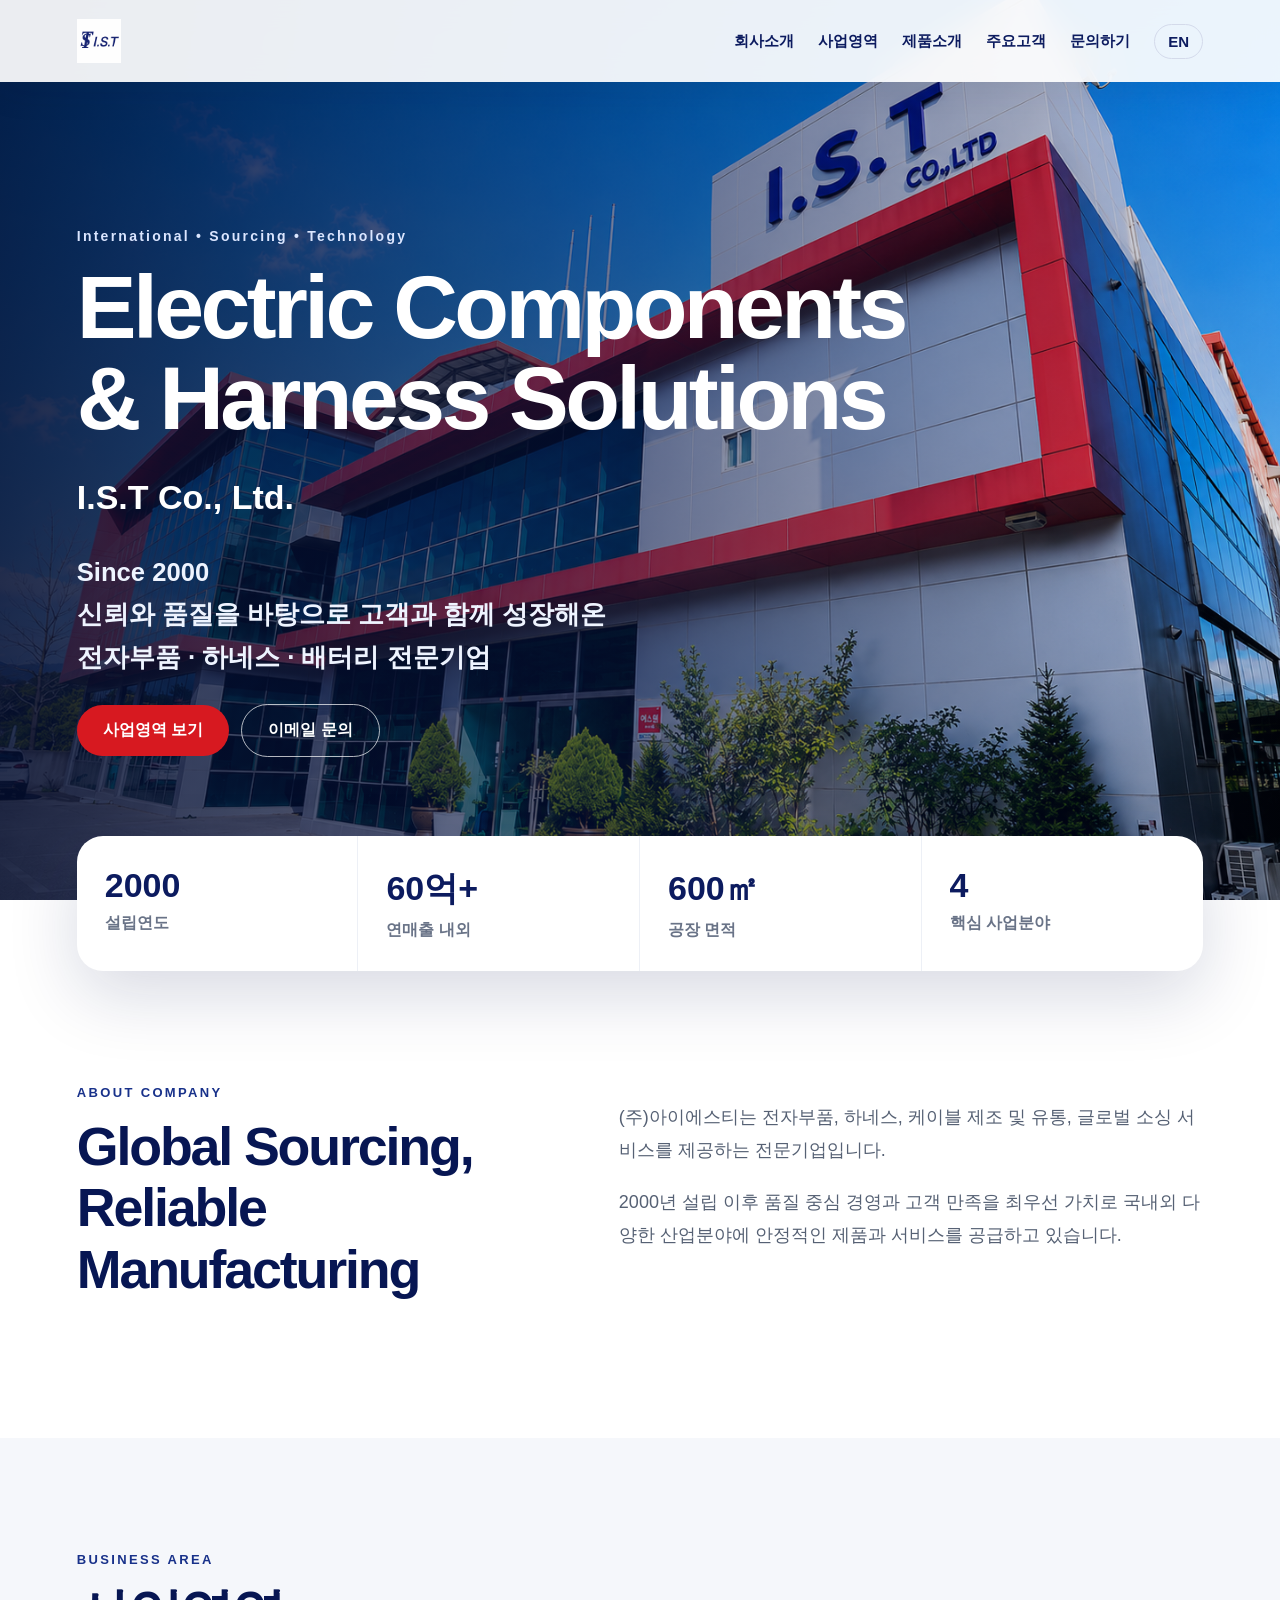
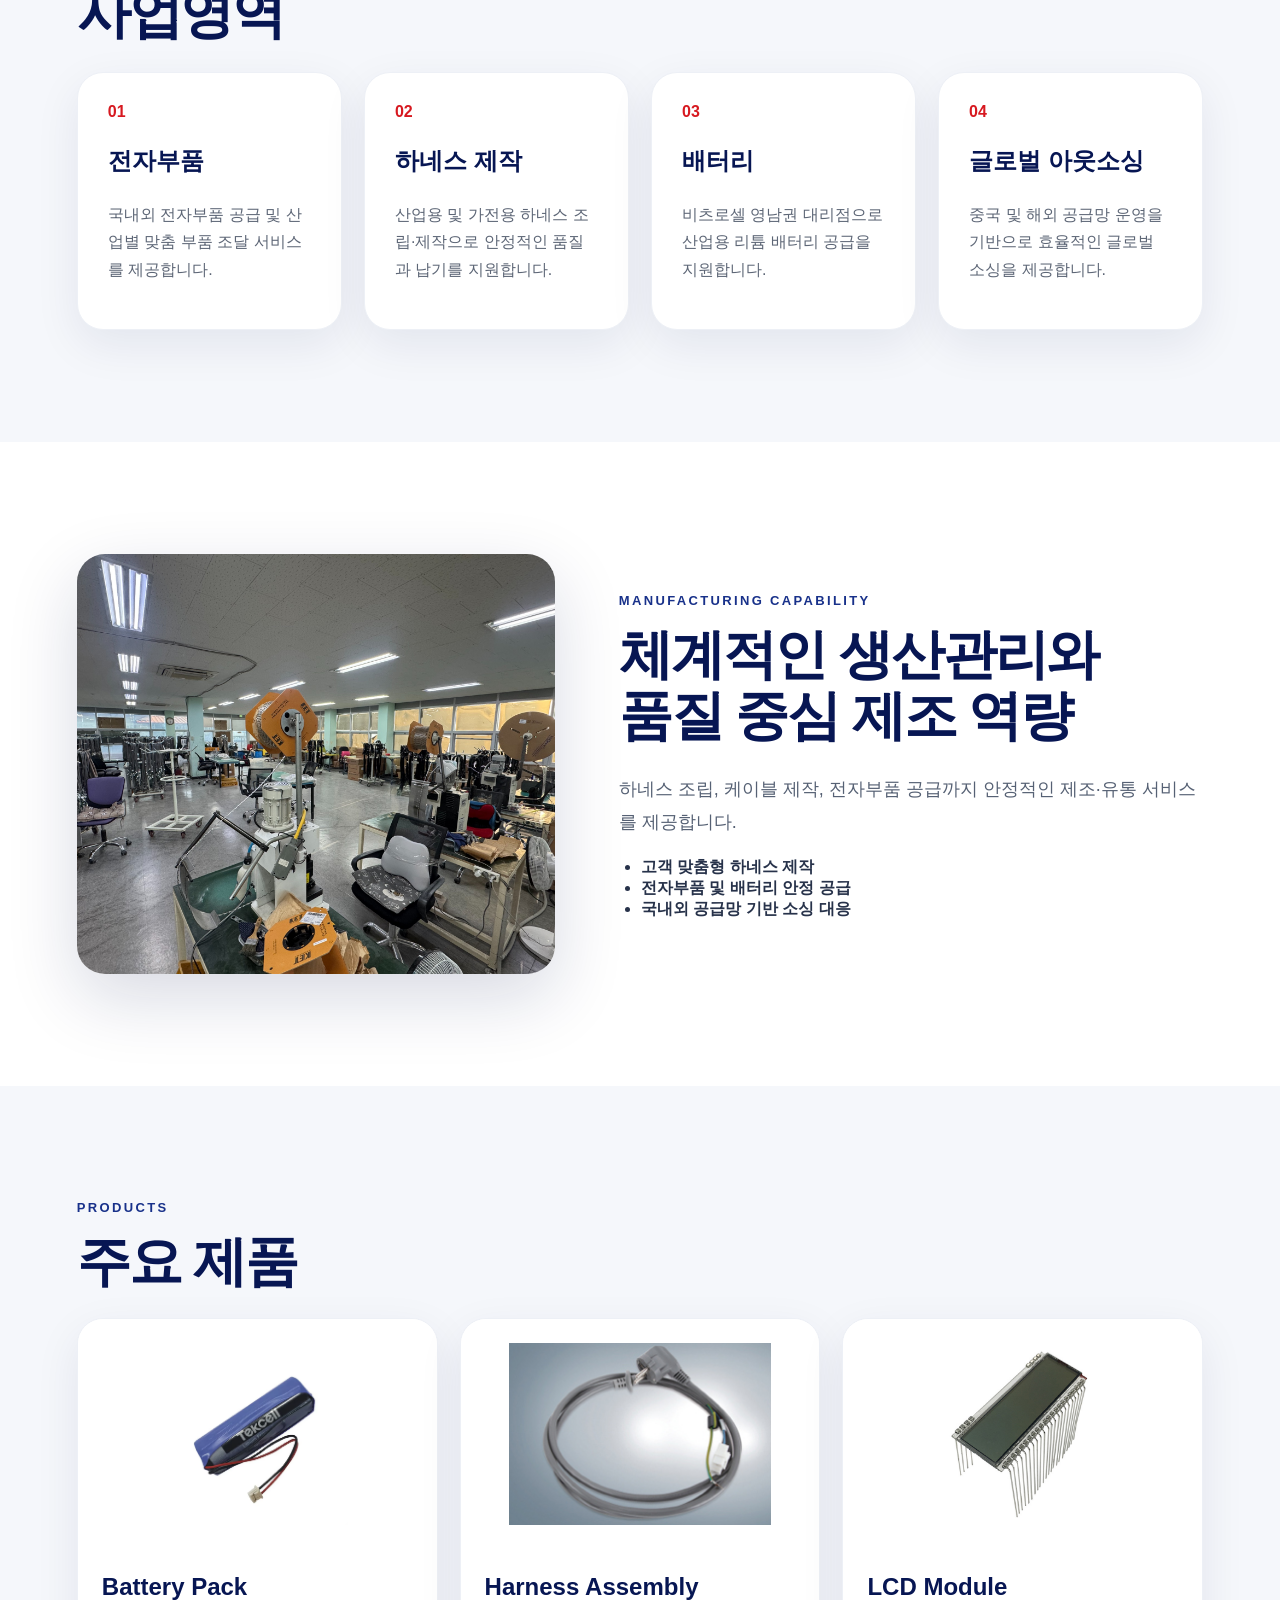
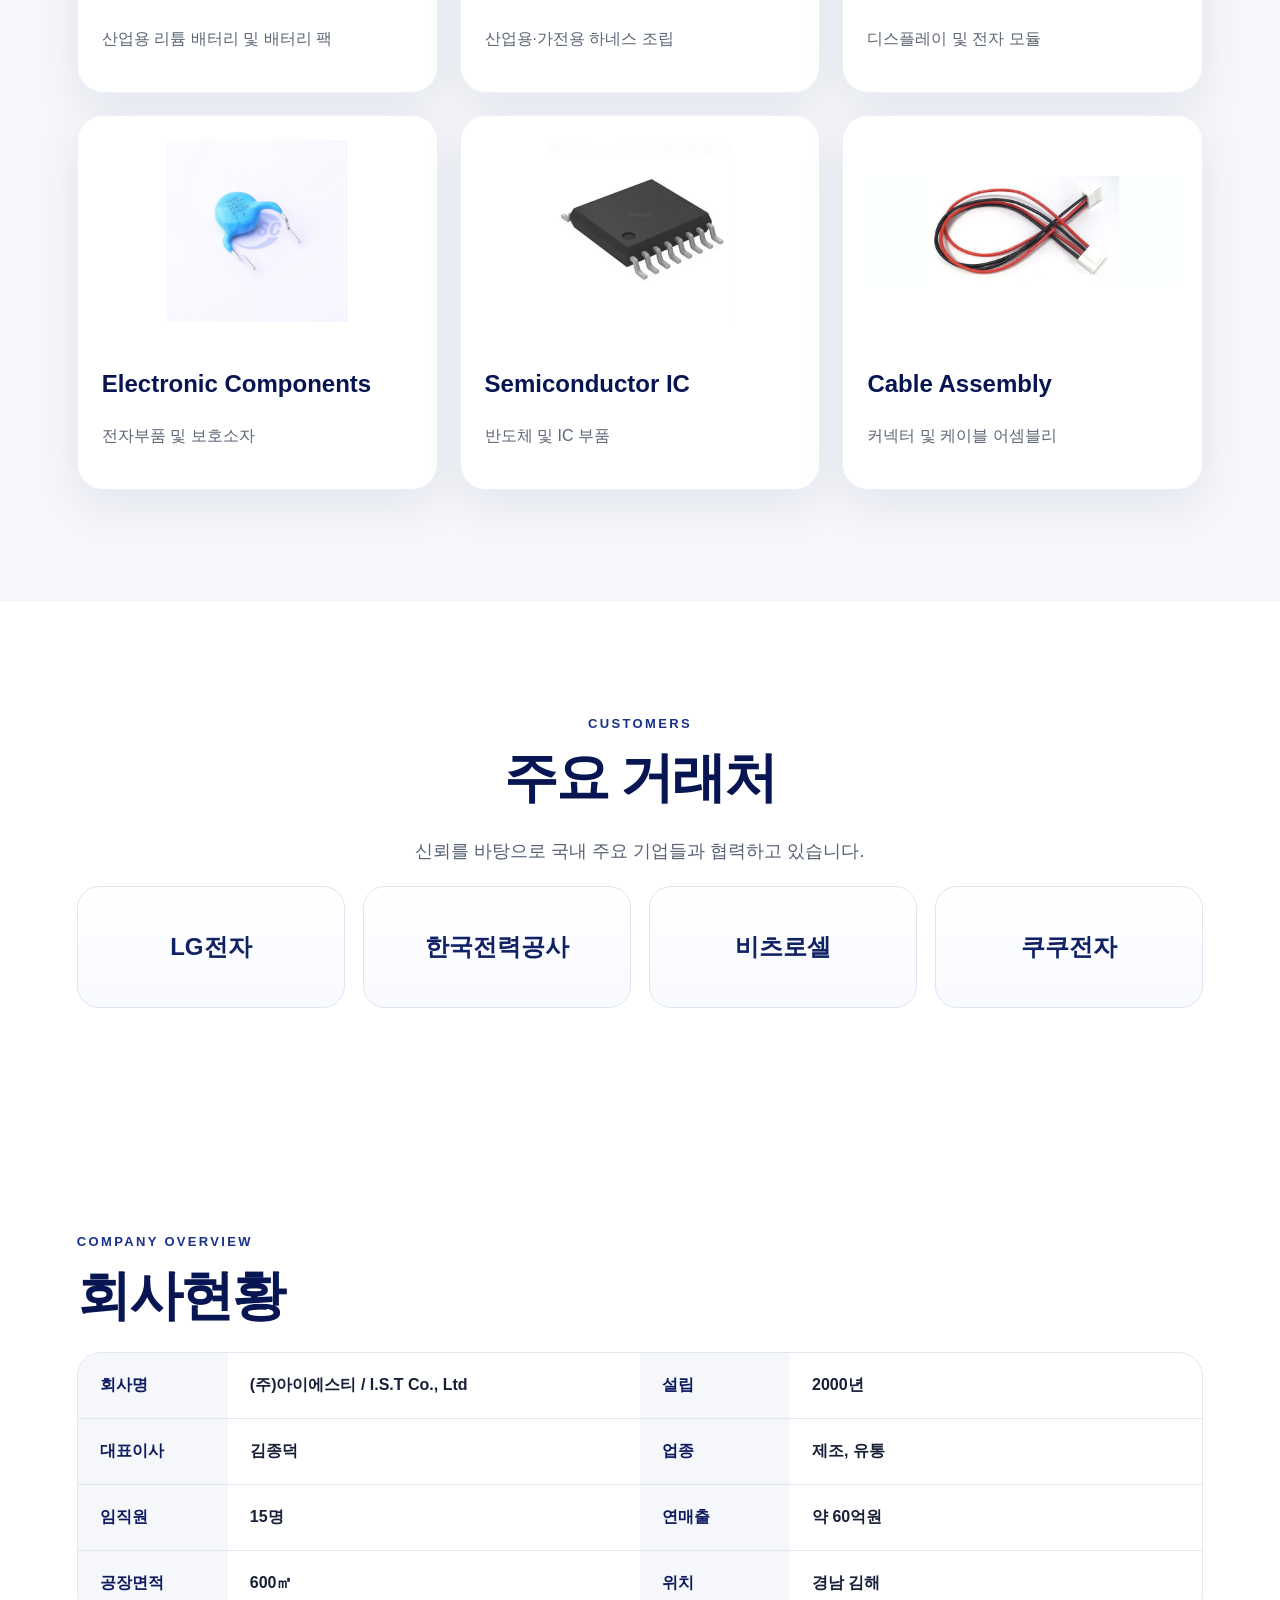
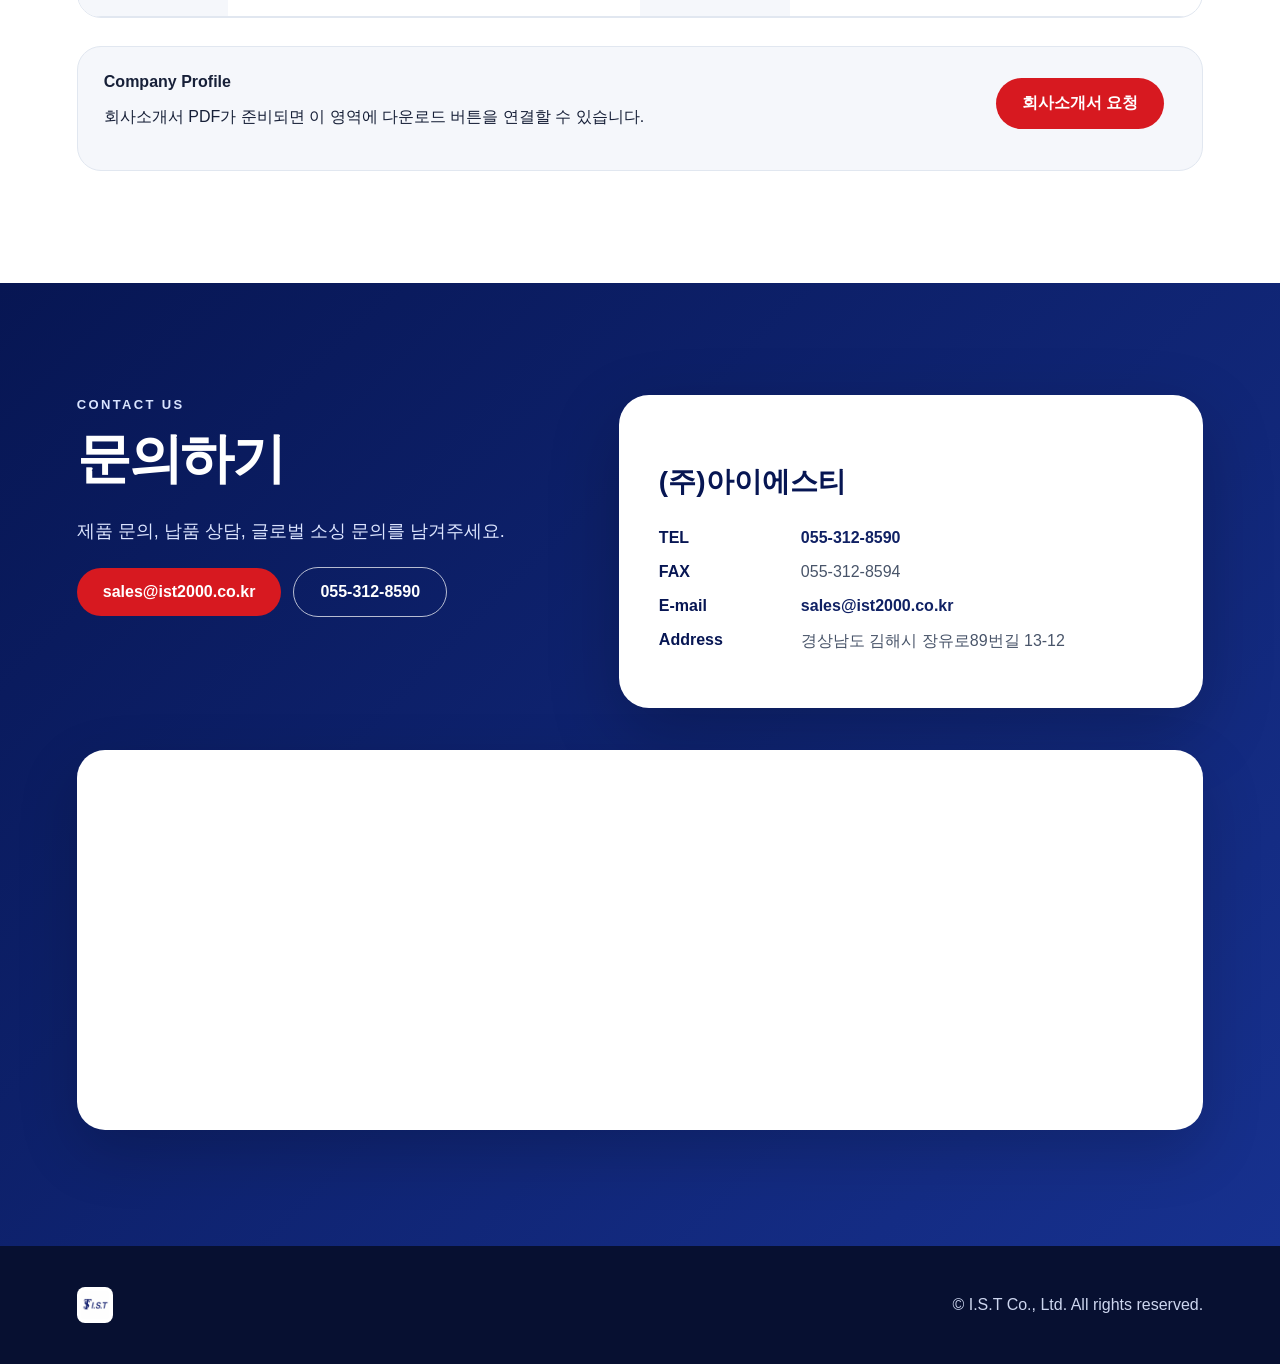
==== commit 8dc98754: "Add files via upload" ====
--- a/index.html
+++ b/index.html
@@ -1,161 +1,74 @@
 <!doctype html>
 <html lang="ko">
 <head>
-  <meta charset="utf-8">
-  <meta name="viewport" content="width=device-width, initial-scale=1">
-  <title>(주)아이에스티 | I.S.T Co., Ltd</title>
-  <meta name="description" content="(주)아이에스티는 전자부품, 하네스, 배터리, 글로벌 아웃소싱 전문 제조·유통 기업입니다.">
-  <link rel="stylesheet" href="style.css">
-</head>
-<body>
+<meta charset="utf-8"><meta name="viewport" content="width=device-width, initial-scale=1">
+<title>(주)아이에스티 | 전자부품 · 하네스 · 배터리 전문기업</title>
+<meta name="description" content="(주)아이에스티는 김해 소재 전자부품, 하네스, 배터리, 글로벌 아웃소싱 전문 제조·유통 기업입니다. 2000년 설립 이후 품질과 신뢰를 바탕으로 국내외 산업분야에 안정적인 제품을 공급합니다.">
+<meta name="keywords" content="아이에스티, I.S.T, 전자부품, 하네스, 배터리, 글로벌 아웃소싱, 김해 하네스, 전자부품 공급업체, 비츠로셀 영남권 대리점">
+<meta name="author" content="I.S.T Co., Ltd">
+<meta name="robots" content="index, follow">
+<link rel="canonical" href="https://www.ist2000.co.kr/">
+<link rel="alternate" hreflang="ko" href="https://www.ist2000.co.kr/">
+<link rel="alternate" hreflang="en" href="https://www.ist2000.co.kr/en.html">
+<meta property="og:type" content="website">
+<meta property="og:title" content="(주)아이에스티 | 전자부품 · 하네스 · 배터리 전문기업">
+<meta property="og:description" content="Global Sourcing, Reliable Manufacturing. 전자부품, 하네스, 배터리 전문 제조·유통 기업.">
+<meta property="og:url" content="https://www.ist2000.co.kr/">
+<meta property="og:image" content="https://www.ist2000.co.kr/assets/hero-building.png">
+<link rel="stylesheet" href="style.css">
+<script type="application/ld+json">
+{
+  "@context": "https://schema.org",
+  "@type": "Organization",
+  "name": "I.S.T Co., Ltd.",
+  "alternateName": "(주)아이에스티",
+  "url": "https://www.ist2000.co.kr/",
+  "logo": "https://www.ist2000.co.kr/assets/logo.png",
+  "email": "sales@ist2000.co.kr",
+  "telephone": "+82-55-312-8590",
+  "faxNumber": "+82-55-312-8594",
+  "address": {
+    "@type": "PostalAddress",
+    "streetAddress": "13-12, Jangyu-ro 89beon-gil",
+    "addressLocality": "Gimhae-si",
+    "addressRegion": "Gyeongsangnam-do",
+    "addressCountry": "KR"
+  },
+  "foundingDate": "2000",
+  "description": "Electronic components, harness assembly, battery solutions and global outsourcing company based in Gimhae, Korea."
+}
+</script>
+</head><body>
 <header class="site-header">
-  <a class="brand" href="#home"><img src="assets/logo.png" alt="I.S.T Logo"></a>
-  <button class="nav-toggle" onclick="document.body.classList.toggle('nav-open')">☰</button>
-  <nav>
-    <a href="#about">회사소개</a>
-    <a href="#business">사업영역</a>
-    <a href="#products">제품소개</a>
-    <a href="#customers">주요고객</a>
-    <a href="#contact">문의하기</a>
-  </nav>
+<a class="brand" href="#home"><img src="assets/logo.png" alt="I.S.T 아이에스티 로고"></a>
+<button class="nav-toggle" onclick="document.body.classList.toggle('nav-open')">☰</button>
+<nav><a href="#about">회사소개</a><a href="#business">사업영역</a><a href="#products">제품소개</a><a href="#customers">주요고객</a><a href="#contact">문의하기</a><a class="lang" href="en.html">EN</a></nav>
 </header>
-
 <main id="home">
-  <section class="hero">
-    <div class="hero-bg"></div>
-    <div class="hero-overlay"></div>
-    <div class="hero-content">
-      <p class="eyebrow">International • Sourcing • Technology</p>
-      <h1>Electric Components<br>& Harness Solutions</h1>
-      <p class="hero-company">I.S.T Co., Ltd.</p>
-      <p class="hero-desc">Since 2000<br>신뢰와 품질을 바탕으로 고객과 함께 성장해온<br>전자부품 · 하네스 · 배터리 전문기업</p>
-      <div class="hero-actions">
-        <a href="#business" class="btn primary">사업영역 보기</a>
-        <a href="#contact" class="btn ghost">문의하기</a>
-      </div>
-    </div>
-  </section>
-
-  <section class="intro-bar">
-    <div class="intro-item"><b>2000</b><span>설립연도</span></div>
-    <div class="intro-item"><b>60억+</b><span>연매출 내외</span></div>
-    <div class="intro-item"><b>180평</b><span>공장 면적</span></div>
-    <div class="intro-item"><b>4</b><span>핵심 사업분야</span></div>
-  </section>
-
-  <section id="about" class="section about">
-    <div class="container grid-2">
-      <div>
-        <span class="section-kicker">ABOUT COMPANY</span>
-        <h2>Global Sourcing,<br>Reliable Manufacturing</h2>
-      </div>
-      <div class="text-block">
-        <p>(주)아이에스티는 전자부품, 하네스, 케이블 제조 및 유통, 글로벌 소싱 서비스를 제공하는 전문기업입니다.</p>
-        <p>2000년 설립 이후 품질 중심 경영과 고객 만족을 최우선 가치로 국내외 다양한 산업분야에 안정적인 제품과 서비스를 공급하고 있습니다.</p>
-      </div>
-    </div>
-  </section>
-
-  <section id="business" class="section business">
-    <div class="container">
-      <span class="section-kicker">BUSINESS AREA</span>
-      <h2>사업영역</h2>
-      <div class="business-grid">
-        <article><span>01</span><h3>전자부품</h3><p>국내외 전자부품 공급 및 산업별 맞춤 부품 조달 서비스를 제공합니다.</p></article>
-        <article><span>02</span><h3>하네스 제작</h3><p>산업용 및 가전용 하네스 조립·제작을 통해 안정적인 품질과 납기를 지원합니다.</p></article>
-        <article><span>03</span><h3>배터리</h3><p>비츠로셀 영남권 대리점으로 산업용 리튬 배터리 공급을 지원합니다.</p></article>
-        <article><span>04</span><h3>글로벌 아웃소싱</h3><p>중국 및 해외 공급망 운영을 기반으로 효율적인 글로벌 소싱을 제공합니다.</p></article>
-      </div>
-    </div>
-  </section>
-
-  <section class="section capability">
-    <div class="container grid-2 align-center">
-      <div class="image-card"><img src="assets/factory.jpg" alt="I.S.T production site"></div>
-      <div>
-        <span class="section-kicker">MANUFACTURING CAPABILITY</span>
-        <h2>체계적인 생산관리와<br>품질 중심 제조 역량</h2>
-        <p>다양한 작업 환경과 제품 특성에 맞춘 생산 대응력을 바탕으로 하네스 조립, 케이블 제작, 전자부품 공급까지 안정적인 제조·유통 서비스를 제공합니다.</p>
-        <ul class="check-list">
-          <li>고객 맞춤형 하네스 제작</li>
-          <li>전자부품 및 배터리 안정 공급</li>
-          <li>국내외 공급망 기반 소싱 대응</li>
-        </ul>
-      </div>
-    </div>
-  </section>
-
-  <section id="products" class="section products">
-    <div class="container">
-      <span class="section-kicker">PRODUCTS</span>
-      <h2>주요 제품</h2>
-      <div class="product-grid">
-        <article class="product-card"><img src="assets/product-battery.png" alt="Battery Pack"><div><h3>Battery Pack</h3><p>산업용 리튬 배터리 및 배터리 팩</p></div></article>
-        <article class="product-card"><img src="assets/product-harness.png" alt="Harness Assembly"><div><h3>Harness Assembly</h3><p>산업용·가전용 하네스 조립</p></div></article>
-        <article class="product-card"><img src="assets/product-lcd.png" alt="LCD Module"><div><h3>LCD Module</h3><p>디스플레이 및 전자 모듈</p></div></article>
-        <article class="product-card"><img src="assets/product-varistor.png" alt="Electronic Components"><div><h3>Electronic Components</h3><p>전자부품 및 보호소자</p></div></article>
-        <article class="product-card"><img src="assets/product-ic.png" alt="Semiconductor IC"><div><h3>Semiconductor IC</h3><p>반도체 및 IC 부품</p></div></article>
-        <article class="product-card"><img src="assets/product-cable.png" alt="Cable Assembly"><div><h3>Cable Assembly</h3><p>커넥터 및 케이블 어셈블리</p></div></article>
-      </div>
-    </div>
-  </section>
-
-  <section id="customers" class="section customers">
-    <div class="container">
-      <span class="section-kicker">CUSTOMERS</span>
-      <h2>주요 거래처</h2>
-      <p class="center-desc">신뢰를 바탕으로 국내 주요 기업들과 협력하고 있습니다.</p>
-      <div class="customer-grid">
-        <div>LG전자</div>
-        <div>한국전력공사</div>
-        <div>비츠로셀</div>
-        <div>쿠쿠전자</div>
-      </div>
-    </div>
-  </section>
-
-  <section class="section overview">
-    <div class="container">
-      <span class="section-kicker">COMPANY OVERVIEW</span>
-      <h2>회사현황</h2>
-      <div class="overview-table">
-        <div><b>회사명</b><span>(주)아이에스티 / I.S.T Co., Ltd</span></div>
-        <div><b>설립</b><span>2000년</span></div>
-        <div><b>대표이사</b><span>김종덕</span></div>
-        <div><b>업종</b><span>제조, 유통</span></div>
-        <div><b>임직원</b><span>15명</span></div>
-        <div><b>연매출</b><span>약 60억원</span></div>
-        <div><b>공장면적</b><span>180평</span></div>
-        <div><b>위치</b><span>경남 김해</span></div>
-      </div>
-    </div>
-  </section>
-
-  <section id="contact" class="section contact">
-    <div class="container contact-grid">
-      <div>
-        <span class="section-kicker light">CONTACT US</span>
-        <h2>문의하기</h2>
-        <p>제품 문의, 납품 상담, 글로벌 소싱 문의를 남겨주세요.</p>
-      </div>
-      <div class="contact-card">
-        <h3>(주)아이에스티</h3>
-        <dl>
-          <dt>TEL</dt><dd><a href="tel:055-312-8590">055-312-8590</a></dd>
-          <dt>FAX</dt><dd>055-312-8594</dd>
-          <dt>E-mail</dt><dd><a href="mailto:sales@ist2000.co.kr">sales@ist2000.co.kr</a></dd>
-          <dt>Address</dt><dd>경상남도 김해시 장유로89번길 13-12</dd>
-        </dl>
-      </div>
-    </div>
-  </section>
-</main>
-
-<footer>
-  <div class="container footer-inner">
-    <img src="assets/logo.png" alt="I.S.T Logo">
-    <p>© I.S.T Co., Ltd. All rights reserved.</p>
-  </div>
-</footer>
-</body>
-</html>
+<section class="hero"><div class="hero-bg"></div><div class="hero-overlay"></div><div class="hero-content">
+<p class="eyebrow">International • Sourcing • Technology</p><h1>Electric Components<br>& Harness Solutions</h1><p class="hero-company">I.S.T Co., Ltd.</p>
+<p class="hero-desc">Since 2000<br>신뢰와 품질을 바탕으로 고객과 함께 성장해온<br>전자부품 · 하네스 · 배터리 전문기업</p>
+<a class="btn primary" href="#business">사업영역 보기</a><a class="btn ghost" href="mailto:sales@ist2000.co.kr?subject=I.S.T%20제품%20문의">이메일 문의</a>
+</div></section>
+<section class="intro-bar"><div><b>2000</b><span>설립연도</span></div><div><b>60억+</b><span>연매출 내외</span></div><div><b>600㎡</b><span>공장 면적</span></div><div><b>4</b><span>핵심 사업분야</span></div></section>
+<section id="about" class="section"><div class="container grid-2"><div><span class="kicker">ABOUT COMPANY</span><h2>Global Sourcing,<br>Reliable Manufacturing</h2></div><div class="text"><p>(주)아이에스티는 전자부품, 하네스, 케이블 제조 및 유통, 글로벌 소싱 서비스를 제공하는 전문기업입니다.</p><p>2000년 설립 이후 품질 중심 경영과 고객 만족을 최우선 가치로 국내외 다양한 산업분야에 안정적인 제품과 서비스를 공급하고 있습니다.</p></div></div></section>
+<section id="business" class="section gray"><div class="container"><span class="kicker">BUSINESS AREA</span><h2>사업영역</h2><div class="cards">
+<article><em>01</em><h3>전자부품</h3><p>국내외 전자부품 공급 및 산업별 맞춤 부품 조달 서비스를 제공합니다.</p></article>
+<article><em>02</em><h3>하네스 제작</h3><p>산업용 및 가전용 하네스 조립·제작으로 안정적인 품질과 납기를 지원합니다.</p></article>
+<article><em>03</em><h3>배터리</h3><p>비츠로셀 영남권 대리점으로 산업용 리튬 배터리 공급을 지원합니다.</p></article>
+<article><em>04</em><h3>글로벌 아웃소싱</h3><p>중국 및 해외 공급망 운영을 기반으로 효율적인 글로벌 소싱을 제공합니다.</p></article>
+</div></div></section>
+<section class="section"><div class="container grid-2 align"><div class="image-card"><img src="assets/factory.jpg" alt="아이에스티 하네스 생산현장"></div><div><span class="kicker">MANUFACTURING CAPABILITY</span><h2>체계적인 생산관리와<br>품질 중심 제조 역량</h2><p class="lead">하네스 조립, 케이블 제작, 전자부품 공급까지 안정적인 제조·유통 서비스를 제공합니다.</p><ul><li>고객 맞춤형 하네스 제작</li><li>전자부품 및 배터리 안정 공급</li><li>국내외 공급망 기반 소싱 대응</li></ul></div></div></section>
+<section id="products" class="section gray"><div class="container"><span class="kicker">PRODUCTS</span><h2>주요 제품</h2><div class="products">
+<article><img src="assets/product-battery.png" alt="산업용 리튬 배터리 팩"><h3>Battery Pack</h3><p>산업용 리튬 배터리 및 배터리 팩</p></article>
+<article><img src="assets/product-harness.png" alt="산업용 하네스 조립품"><h3>Harness Assembly</h3><p>산업용·가전용 하네스 조립</p></article>
+<article><img src="assets/product-lcd.png" alt="LCD 디스플레이 전자 모듈"><h3>LCD Module</h3><p>디스플레이 및 전자 모듈</p></article>
+<article><img src="assets/product-varistor.png" alt="전자부품 및 보호소자"><h3>Electronic Components</h3><p>전자부품 및 보호소자</p></article>
+<article><img src="assets/product-ic.png" alt="반도체 IC 부품"><h3>Semiconductor IC</h3><p>반도체 및 IC 부품</p></article>
+<article><img src="assets/product-cable.png" alt="커넥터 케이블 어셈블리"><h3>Cable Assembly</h3><p>커넥터 및 케이블 어셈블리</p></article>
+</div></div></section>
+<section id="customers" class="section customers"><div class="container"><span class="kicker">CUSTOMERS</span><h2>주요 거래처</h2><p class="lead">신뢰를 바탕으로 국내 주요 기업들과 협력하고 있습니다.</p><div class="customer-grid"><div>LG전자</div><div>한국전력공사</div><div>비츠로셀</div><div>쿠쿠전자</div></div></div></section>
+<section class="section"><div class="container"><span class="kicker">COMPANY OVERVIEW</span><h2>회사현황</h2><div class="overview"><div><b>회사명</b><span>(주)아이에스티 / I.S.T Co., Ltd</span></div><div><b>설립</b><span>2000년</span></div><div><b>대표이사</b><span>김종덕</span></div><div><b>업종</b><span>제조, 유통</span></div><div><b>임직원</b><span>15명</span></div><div><b>연매출</b><span>약 60억원</span></div><div><b>공장면적</b><span>600㎡</span></div><div><b>위치</b><span>경남 김해</span></div></div><div class="download-box"><div><b>Company Profile</b><p>회사소개서 PDF가 준비되면 이 영역에 다운로드 버튼을 연결할 수 있습니다.</p></div><a class="btn primary" href="mailto:sales@ist2000.co.kr?subject=I.S.T%20회사소개서%20요청">회사소개서 요청</a></div></div></section>
+<section id="contact" class="section contact"><div class="container contact-grid"><div><span class="kicker light">CONTACT US</span><h2>문의하기</h2><p>제품 문의, 납품 상담, 글로벌 소싱 문의를 남겨주세요.</p><a class="btn primary" href="mailto:sales@ist2000.co.kr?subject=I.S.T%20제품%20문의">sales@ist2000.co.kr</a><a class="btn ghost" href="tel:055-312-8590">055-312-8590</a></div><div class="contact-card"><h3>(주)아이에스티</h3><dl><dt>TEL</dt><dd><a href="tel:055-312-8590">055-312-8590</a></dd><dt>FAX</dt><dd>055-312-8594</dd><dt>E-mail</dt><dd><a href="mailto:sales@ist2000.co.kr?subject=I.S.T%20제품%20문의">sales@ist2000.co.kr</a></dd><dt>Address</dt><dd>경상남도 김해시 장유로89번길 13-12</dd></dl></div></div><div class="container map"><iframe title="I.S.T Location Map" src="https://maps.google.com/maps?q=%EA%B2%BD%EC%83%81%EB%82%A8%EB%8F%84%20%EA%B9%80%ED%95%B4%EC%8B%9C%20%EC%9E%A5%EC%9C%A0%EB%A1%9C89%EB%B2%88%EA%B8%B8%2013-12&t=&z=16&ie=UTF8&iwloc=&output=embed" loading="lazy"></iframe></div></section>
+</main><footer><div class="container footer"><img src="assets/logo.png" alt="I.S.T Logo"><p>© I.S.T Co., Ltd. All rights reserved.</p></div></footer>
+</body></html>
--- a/style.css
+++ b/style.css
@@ -1 +1 @@
-*{box-sizing:border-box}html{scroll-behavior:smooth}body{margin:0;font-family:Arial,'Noto Sans KR','Malgun Gothic',sans-serif;color:#172038;background:#fff}a{text-decoration:none;color:inherit}img{max-width:100%;display:block}.container{width:min(1180px,88vw);margin:0 auto}.site-header{position:fixed;z-index:100;top:0;left:0;right:0;height:82px;display:flex;align-items:center;justify-content:space-between;padding:0 6vw;background:rgba(255,255,255,.92);backdrop-filter:blur(14px);box-shadow:0 10px 35px rgba(9,20,54,.08)}.brand img{height:44px;width:auto}.site-header nav{display:flex;gap:32px;font-weight:800;font-size:15px;color:#0c1b5f}.nav-toggle{display:none;border:0;background:#0c1b5f;color:white;border-radius:8px;font-size:24px;padding:4px 10px}.hero{min-height:820px;height:100vh;position:relative;display:flex;align-items:center;overflow:hidden}.hero-bg{position:absolute;inset:0;background:url('assets/hero-building.png') center/cover no-repeat;transform:scale(1.02)}.hero-overlay{position:absolute;inset:0;background:linear-gradient(90deg,rgba(3,14,48,.86),rgba(4,20,69,.58) 45%,rgba(4,20,69,.12));}.hero-content{position:relative;z-index:2;color:#fff;width:min(1180px,88vw);margin:0 auto;padding-top:80px}.eyebrow{font-weight:900;letter-spacing:.16em;color:#dbe6ff;font-size:14px;margin:0 0 20px}.hero h1{font-size:clamp(46px,7vw,92px);line-height:1.02;margin:0 0 20px;font-weight:900;letter-spacing:-.04em}.hero-company{font-size:clamp(22px,3vw,34px);font-weight:800;margin:0 0 20px}.hero-desc{font-size:clamp(18px,2vw,26px);line-height:1.65;font-weight:700;color:#eef4ff;margin:0 0 38px}.btn{display:inline-flex;align-items:center;justify-content:center;padding:15px 26px;border-radius:999px;font-weight:900;margin-right:12px}.primary{background:#d71920;color:white}.ghost{border:1px solid rgba(255,255,255,.7);color:white}.intro-bar{width:min(1180px,88vw);margin:-64px auto 0;position:relative;z-index:5;background:white;border-radius:26px;box-shadow:0 24px 70px rgba(10,27,82,.16);display:grid;grid-template-columns:repeat(4,1fr);overflow:hidden}.intro-item{padding:30px 28px;border-right:1px solid #edf0f6}.intro-item:last-child{border-right:0}.intro-item b{display:block;font-size:34px;color:#0c1b5f;letter-spacing:-.03em}.intro-item span{display:block;margin-top:8px;color:#697387;font-weight:800}.section{padding:112px 0}.section-kicker{display:inline-block;font-size:13px;letter-spacing:.18em;color:#18318a;font-weight:900;margin-bottom:16px}.section-kicker.light{color:#d9e4ff}h2{font-size:clamp(34px,4.2vw,56px);line-height:1.14;letter-spacing:-.04em;color:#071653;margin:0 0 26px}.grid-2{display:grid;grid-template-columns:.9fr 1.1fr;gap:64px}.align-center{align-items:center}.text-block p,.capability p,.contact p,.center-desc{font-size:18px;line-height:1.85;color:#566174;margin:0 0 18px}.business{background:#f5f7fb}.business-grid{display:grid;grid-template-columns:repeat(4,1fr);gap:22px;margin-top:28px}.business-grid article{background:white;border-radius:26px;padding:34px 28px;min-height:260px;box-shadow:0 15px 45px rgba(10,28,82,.08);border:1px solid #edf0f6}.business-grid span{font-weight:900;color:#d71920}.business-grid h3{font-size:24px;color:#071653;margin:20px 0 14px}.business-grid p{line-height:1.7;color:#5d6676;margin:0}.image-card{border-radius:28px;overflow:hidden;box-shadow:0 24px 70px rgba(10,27,82,.16);border:1px solid #e5e9f2}.image-card img{width:100%;height:420px;object-fit:cover}.check-list{list-style:none;padding:0;margin:28px 0 0}.check-list li{position:relative;padding-left:28px;margin:14px 0;font-weight:800;color:#27324a}.check-list li:before{content:'✓';position:absolute;left:0;color:#d71920;font-weight:900}.products{background:#f5f7fb}.product-grid{display:grid;grid-template-columns:repeat(3,1fr);gap:22px;margin-top:30px}.product-card{background:white;border-radius:26px;overflow:hidden;box-shadow:0 16px 45px rgba(10,28,82,.08);border:1px solid #edf0f6}.product-card img{width:100%;height:230px;object-fit:contain;background:#fff;padding:24px}.product-card div{padding:24px}.product-card h3{margin:0 0 10px;color:#071653;font-size:23px}.product-card p{margin:0;color:#657083;line-height:1.6}.customers{text-align:center}.customer-grid{display:grid;grid-template-columns:repeat(4,1fr);gap:18px;margin-top:34px}.customer-grid div{height:122px;border-radius:22px;border:1px solid #dfe5ef;background:linear-gradient(180deg,#fff,#f8faff);display:flex;align-items:center;justify-content:center;font-size:24px;font-weight:900;color:#102164;box-shadow:0 12px 35px rgba(10,28,82,.06)}.overview-table{display:grid;grid-template-columns:repeat(2,1fr);border:1px solid #e1e7f0;border-radius:24px;overflow:hidden}.overview-table div{display:grid;grid-template-columns:150px 1fr;border-bottom:1px solid #e1e7f0}.overview-table div:nth-last-child(-n+2){border-bottom:0}.overview-table div:nth-child(odd){border-right:1px solid #e1e7f0}.overview-table b{background:#f5f7fb;padding:22px 24px;color:#0c1b5f}.overview-table span{padding:22px 24px;color:#3f4a60;font-weight:700}.contact{background:linear-gradient(135deg,#071653,#17318f);color:white}.contact h2{color:white}.contact p{color:#dce5ff}.contact-grid{display:grid;grid-template-columns:.9fr 1.1fr;gap:64px;align-items:start}.contact-card{background:white;color:#172038;border-radius:30px;padding:40px;box-shadow:0 24px 70px rgba(0,0,0,.22)}.contact-card h3{font-size:28px;margin:0 0 24px;color:#071653}dl{display:grid;grid-template-columns:120px 1fr;gap:16px 22px;margin:0}dt{font-weight:900;color:#071653}dd{margin:0;color:#485469;line-height:1.6}dd a{font-weight:900;color:#102164}footer{background:#071031;color:#cdd6ef;padding:34px 0}.footer-inner{display:flex;align-items:center;justify-content:space-between;gap:22px}.footer-inner img{height:36px;background:white;border-radius:8px;padding:4px}.footer-inner p{margin:0}@media(max-width:980px){.site-header nav{gap:18px;font-size:14px}.grid-2,.contact-grid{grid-template-columns:1fr}.business-grid,.product-grid{grid-template-columns:repeat(2,1fr)}.intro-bar{grid-template-columns:repeat(2,1fr)}.customer-grid{grid-template-columns:repeat(2,1fr)}.overview-table{grid-template-columns:1fr}.overview-table div:nth-child(odd){border-right:0}.overview-table div:nth-last-child(2){border-bottom:1px solid #e1e7f0}}@media(max-width:680px){.site-header{height:72px}.brand img{height:34px}.nav-toggle{display:block}.site-header nav{position:absolute;top:72px;left:0;right:0;background:white;display:none;flex-direction:column;padding:22px 6vw;box-shadow:0 20px 40px rgba(0,0,0,.12)}body.nav-open .site-header nav{display:flex}.hero{min-height:720px}.hero h1{font-size:42px}.business-grid,.product-grid,.intro-bar,.customer-grid{grid-template-columns:1fr}.intro-bar{margin-top:0;width:100%;border-radius:0}.intro-item{border-right:0;border-bottom:1px solid #edf0f6}.section{padding:78px 0}.image-card img{height:300px}.overview-table div{grid-template-columns:1fr}.overview-table b,.overview-table span{padding:16px 20px}.contact-card{padding:28px}dl{grid-template-columns:1fr;gap:6px}.footer-inner{flex-direction:column;align-items:flex-start}}+*{box-sizing:border-box}html{scroll-behavior:smooth}body{margin:0;font-family:Arial,'Noto Sans KR','Malgun Gothic',sans-serif;color:#172038;background:#fff}a{text-decoration:none;color:inherit}img{max-width:100%;display:block}.container{width:min(1180px,88vw);margin:0 auto}.site-header{position:fixed;z-index:100;top:0;left:0;right:0;height:82px;display:flex;align-items:center;justify-content:space-between;padding:0 6vw;background:rgba(255,255,255,.92);backdrop-filter:blur(14px);box-shadow:0 10px 35px rgba(9,20,54,.08)}.brand img{height:44px}.site-header nav{display:flex;gap:24px;align-items:center;font-weight:800;font-size:15px;color:#0c1b5f}.lang{border:1px solid #d4daea;border-radius:999px;padding:8px 13px}.nav-toggle{display:none;border:0;background:#0c1b5f;color:white;border-radius:8px;font-size:24px;padding:4px 10px}.hero{min-height:820px;height:100vh;position:relative;display:flex;align-items:center;overflow:hidden}.hero-bg{position:absolute;inset:0;background:url('assets/hero-building.png') center/cover no-repeat;transform:scale(1.02)}.hero-overlay{position:absolute;inset:0;background:linear-gradient(90deg,rgba(3,14,48,.86),rgba(4,20,69,.58) 45%,rgba(4,20,69,.12))}.hero-content{position:relative;z-index:2;color:white;width:min(1180px,88vw);margin:0 auto;padding-top:80px}.eyebrow{font-weight:900;letter-spacing:.16em;color:#dbe6ff;font-size:14px}.hero h1{font-size:clamp(42px,7vw,92px);line-height:1.02;margin:18px 0;font-weight:900;letter-spacing:-.04em}.hero-company{font-size:clamp(22px,3vw,34px);font-weight:800}.hero-desc{font-size:clamp(18px,2vw,26px);line-height:1.65;font-weight:700;color:#eef4ff}.btn{display:inline-flex;align-items:center;justify-content:center;padding:15px 26px;border-radius:999px;font-weight:900;margin-right:12px;margin-bottom:10px}.primary{background:#d71920;color:white}.ghost{border:1px solid rgba(255,255,255,.7);color:white}.intro-bar{width:min(1180px,88vw);margin:-64px auto 0;position:relative;z-index:5;background:white;border-radius:26px;box-shadow:0 24px 70px rgba(10,27,82,.16);display:grid;grid-template-columns:repeat(4,1fr);overflow:hidden}.intro-bar div{padding:30px 28px;border-right:1px solid #edf0f6}.intro-bar div:last-child{border-right:0}.intro-bar b{display:block;font-size:34px;color:#0c1b5f}.intro-bar span{display:block;margin-top:8px;color:#697387;font-weight:800}.section{padding:112px 0}.kicker{display:inline-block;font-size:13px;letter-spacing:.18em;color:#18318a;font-weight:900;margin-bottom:16px}.light{color:#d9e4ff}h2{font-size:clamp(34px,4.2vw,56px);line-height:1.14;letter-spacing:-.04em;color:#071653;margin:0 0 26px}.grid-2{display:grid;grid-template-columns:.9fr 1.1fr;gap:64px}.align{align-items:center}.text p,.lead,.contact p{font-size:18px;line-height:1.85;color:#566174}.gray{background:#f5f7fb}.cards{display:grid;grid-template-columns:repeat(4,1fr);gap:22px;margin-top:28px}.cards article,.products article{background:white;border-radius:26px;padding:30px;box-shadow:0 15px 45px rgba(10,28,82,.08);border:1px solid #edf0f6}.cards em{font-style:normal;font-weight:900;color:#d71920}.cards h3,.products h3{font-size:24px;color:#071653}.cards p,.products p{line-height:1.7;color:#5d6676}.image-card{border-radius:28px;overflow:hidden;box-shadow:0 24px 70px rgba(10,27,82,.16)}.image-card img{width:100%;height:420px;object-fit:cover}ul{padding-left:22px;font-weight:800;color:#27324a}.products{display:grid;grid-template-columns:repeat(3,1fr);gap:22px}.products article{padding:0;overflow:hidden}.products img{width:100%;height:230px;object-fit:contain;padding:24px;background:white}.products h3,.products p{padding:0 24px}.products p{padding-bottom:24px}.customers{text-align:center}.customer-grid{display:grid;grid-template-columns:repeat(4,1fr);gap:18px}.customer-grid div{height:122px;border-radius:22px;border:1px solid #dfe5ef;background:linear-gradient(180deg,#fff,#f8faff);display:flex;align-items:center;justify-content:center;font-size:24px;font-weight:900;color:#102164;text-align:center}.overview{display:grid;grid-template-columns:repeat(2,1fr);border:1px solid #e1e7f0;border-radius:24px;overflow:hidden}.overview div{display:grid;grid-template-columns:150px 1fr;border-bottom:1px solid #e1e7f0}.overview b{background:#f5f7fb;padding:22px;color:#0c1b5f}.overview span{padding:22px;font-weight:700}.download-box{margin-top:28px;padding:26px;border-radius:24px;background:#f5f7fb;border:1px solid #e1e7f0;display:flex;justify-content:space-between;gap:20px;align-items:center}.contact{background:linear-gradient(135deg,#071653,#17318f);color:white}.contact h2{color:white}.contact p{color:#dce5ff}.contact-grid{display:grid;grid-template-columns:.9fr 1.1fr;gap:64px}.contact-card{background:white;color:#172038;border-radius:30px;padding:40px;box-shadow:0 24px 70px rgba(0,0,0,.22)}.contact-card h3{font-size:28px;color:#071653}dl{display:grid;grid-template-columns:120px 1fr;gap:16px 22px}dt{font-weight:900;color:#071653}dd{margin:0;color:#485469}dd a{font-weight:900;color:#102164}.map{margin-top:42px}.map iframe{width:100%;height:380px;border:0;border-radius:28px;box-shadow:0 22px 60px rgba(0,0,0,.18);background:white}footer{background:#071031;color:#cdd6ef;padding:34px 0}.footer{display:flex;align-items:center;justify-content:space-between}.footer img{height:36px;background:white;border-radius:8px;padding:4px}@media(max-width:980px){.grid-2,.contact-grid{grid-template-columns:1fr}.cards,.products{grid-template-columns:repeat(2,1fr)}.intro-bar,.customer-grid{grid-template-columns:repeat(2,1fr)}.overview{grid-template-columns:1fr}}@media(max-width:680px){.site-header{height:72px;padding:0 5vw}.brand img{height:34px}.nav-toggle{display:block}.site-header nav{position:absolute;top:72px;left:0;right:0;background:white;display:none;flex-direction:column;align-items:flex-start;padding:22px 6vw;box-shadow:0 20px 40px rgba(0,0,0,.12)}body.nav-open .site-header nav{display:flex}.hero{min-height:720px}.hero h1{font-size:40px}.cards,.products,.intro-bar,.customer-grid{grid-template-columns:1fr}.intro-bar{margin-top:0;width:100%;border-radius:0}.section{padding:78px 0}.image-card img{height:300px}.overview div{grid-template-columns:1fr}.download-box{flex-direction:column;align-items:flex-start}.contact-card{padding:28px}dl{grid-template-columns:1fr;gap:6px}.map iframe{height:300px}.footer{flex-direction:column;align-items:flex-start;gap:15px}}
